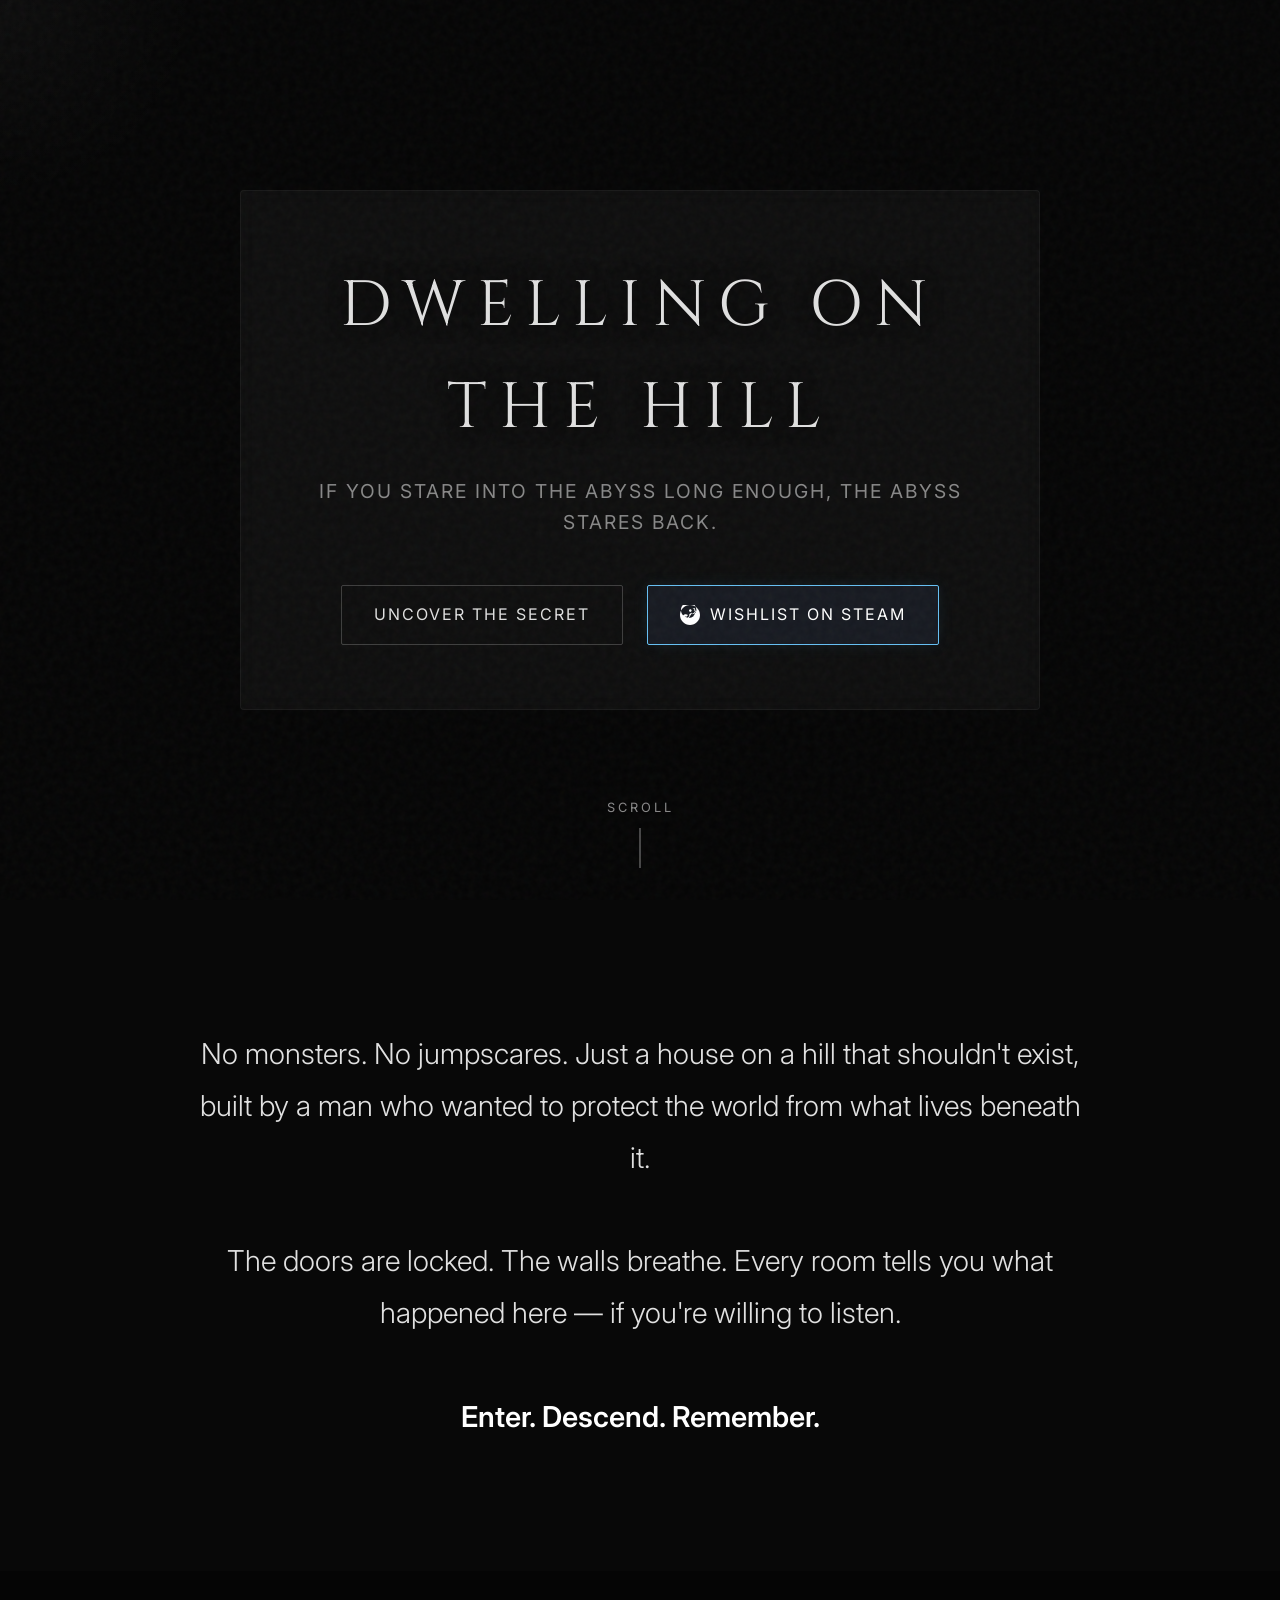
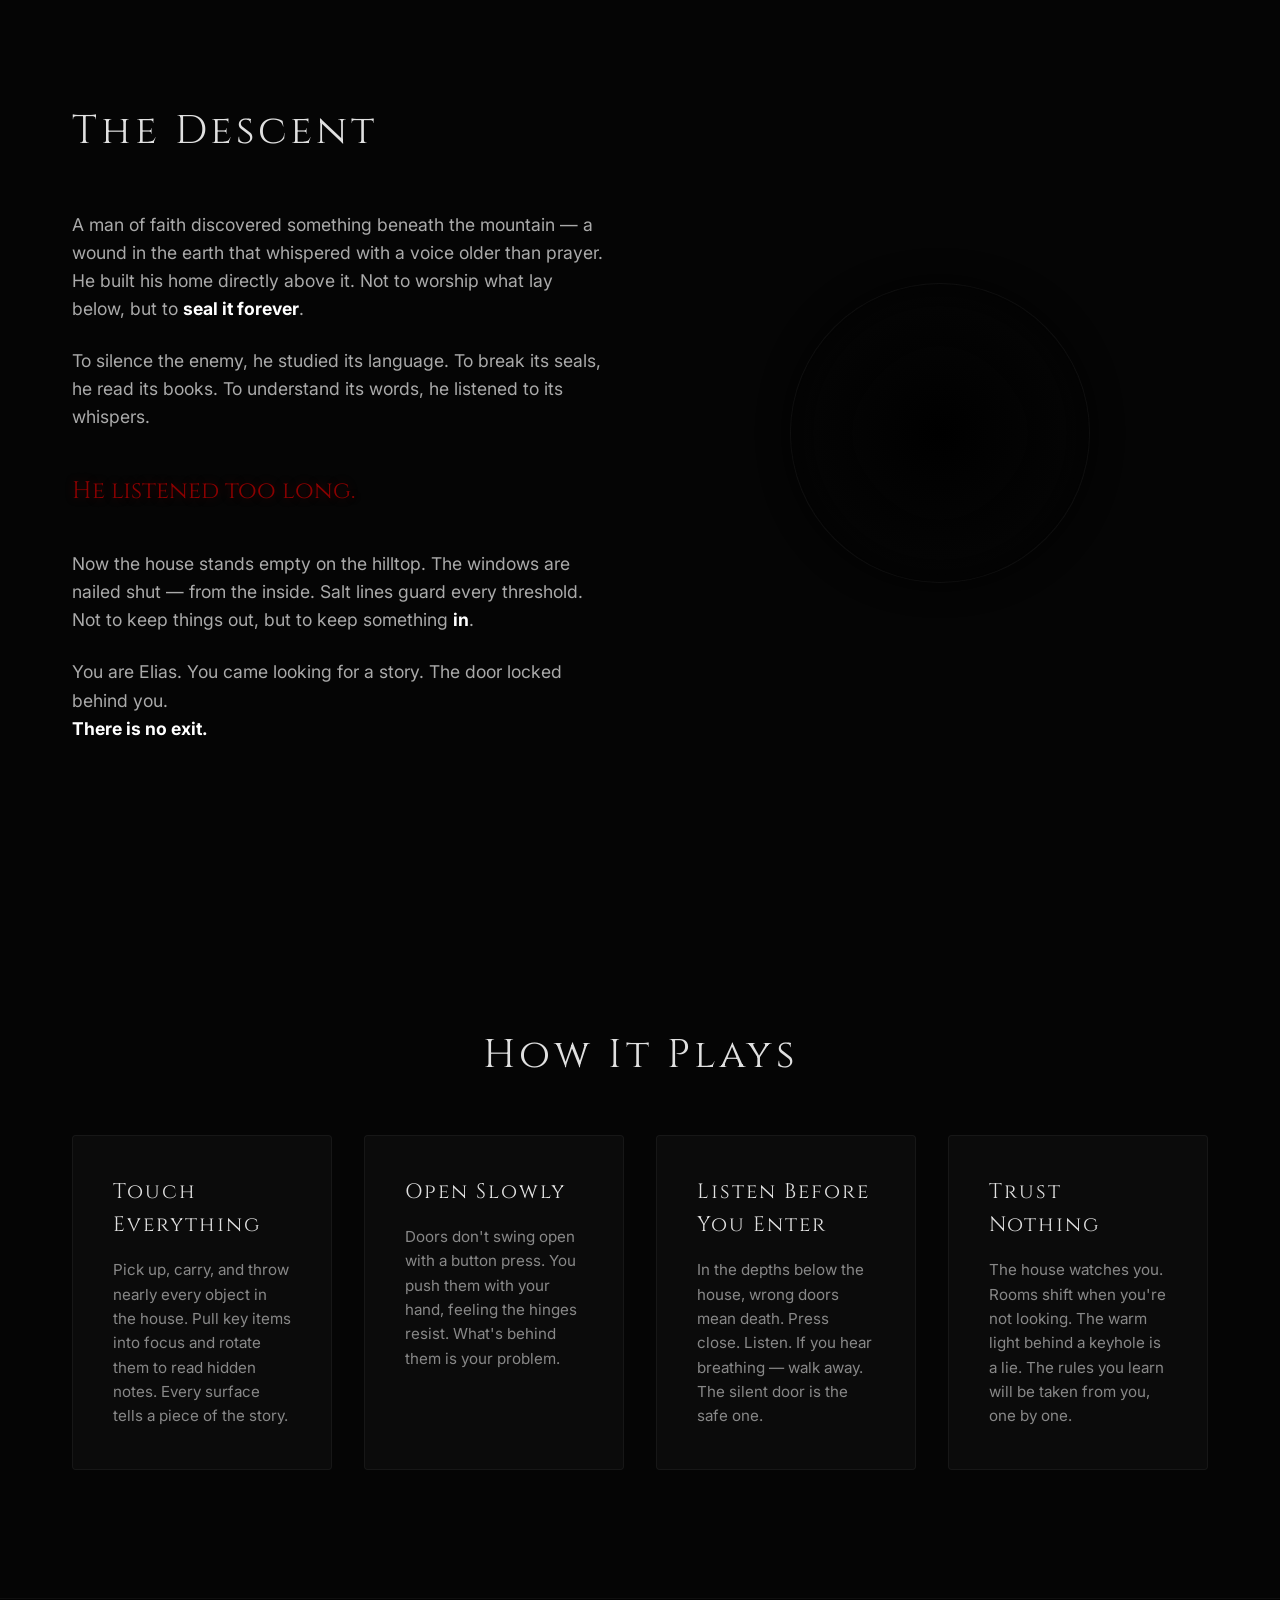
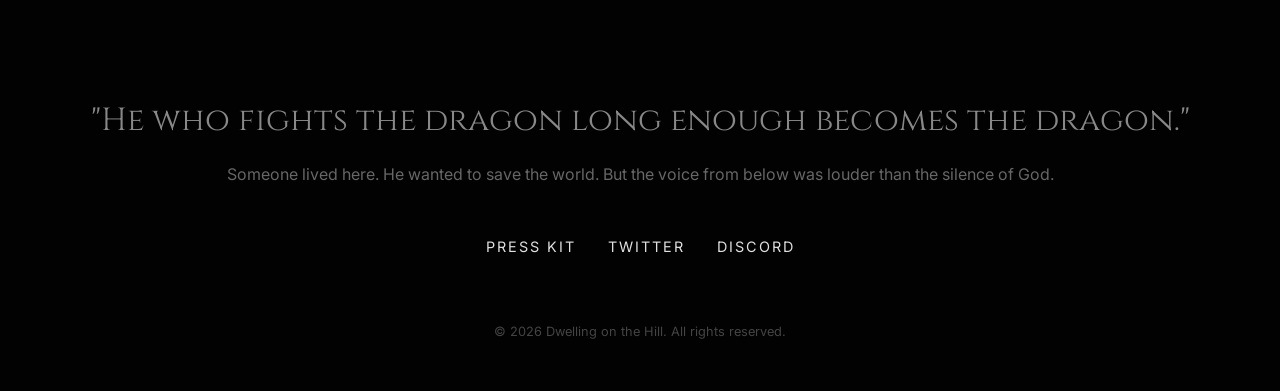
==== index.html @ 51b2234b "Add files via upload" ====
<!DOCTYPE html>
<html lang="en">
<head>
    <meta charset="UTF-8">
    <meta name="viewport" content="width=device-width, initial-scale=1.0">
    <title>Dwelling on the Hill - A Psychological Horror Experience</title>
    <meta name="description" content="No monsters. No jumpscares. Just a house on a hill that shouldn't exist. Enter. Descend. Remember.">
    <link rel="stylesheet" href="style.css">
    <!-- Google Fonts for cinematic typography -->
    <link href="https://fonts.googleapis.com/css2?family=Cinzel:wght@400;700&family=Inter:wght@300;400;600&display=swap" rel="stylesheet">
</head>
<body>
    <div id="cursor-glow"></div>
    <div id="noise-overlay"></div>

    <!-- Hero Section -->
    <header class="hero">
        <div class="hero-bg"></div>
        <div class="hero-content fade-in">
            <h1 class="title">DWELLING ON THE HILL</h1>
            <p class="tagline">If you stare into the abyss long enough, the abyss stares back.</p>
            <div class="cta-container">
                <a href="#about" class="btn btn-ghost">Uncover the Secret</a>
                <a href="#" class="btn btn-steam">
                    <svg viewBox="0 0 24 24" fill="currentColor" class="steam-icon"><path d="M12 0C5.373 0 0 5.373 0 12c0 6.628 5.373 12 12 12 6.628 0 12-5.373 12-12C24 5.373 18.628 0 12 0zm7.149 9.387c-.015-.008-.03-.015-.046-.021l-3.328 1.38c-.461-.716-1.246-1.196-2.146-1.196-1.42 0-2.57 1.151-2.57 2.57 0 .285.05.556.136.809l-3.816 5.485c-.097.02-.197.03-.298.03-1.258 0-2.278-1.02-2.278-2.278s1.02-2.278 2.278-2.278c.365 0 .708.093 1.01.248l1.455-2.09c-1.397-.935-3.155-1.077-4.68-.316-2.029 1.008-2.859 3.473-1.85 5.502 1.009 2.03 3.474 2.86 5.503 1.85 1.583-.787 2.45-2.395 2.254-4.004l3.784-5.438c.241.08.5.124.768.124 1.42 0 2.57-1.15 2.57-2.57 0-1.421-1.15-2.57-2.57-2.57-.423 0-.818.106-1.168.288l3.418-1.417c.548 1.157.863 2.448.863 3.805 0 2.204-.79 4.225-2.096 5.808l-3.413-4.908c.594-.216 1.02-.782 1.02-1.451 0-.853-.692-1.545-1.545-1.545-.852 0-1.544.692-1.544 1.545 0 .852.692 1.545 1.544 1.545.244 0 .47-.06.666-.16l3.447 4.957c-1.636 1.408-3.791 2.257-6.134 2.257-5.111 0-9.253-4.142-9.253-9.253 0-5.111 4.142-9.253 9.253-9.253 5.111 0 9.253 4.142 9.253 9.253 0 .445-.035.882-.095 1.309l-3.036-1.258z"/></svg>
                    Wishlist on Steam
                </a>
            </div>
        </div>
        <div class="scroll-indicator">
            <span>Scroll</span>
            <div class="line"></div>
        </div>
    </header>

    <!-- Short Description / Hook -->
    <section class="hook-section" id="about">
        <div class="container">
            <p class="hook-text reveal-text">
                No monsters. No jumpscares. Just a house on a hill that shouldn't exist, built by a man who wanted to protect the world from what lives beneath it. <br><br>The doors are locked. The walls breathe. Every room tells you what happened here — if you're willing to listen. <br><br><strong>Enter. Descend. Remember.</strong>
            </p>
        </div>
    </section>

    <!-- Long Description -->
    <section class="story-section">
        <div class="container split-layout">
            <div class="text-content">
                <h2 class="section-title fade-up">The Descent</h2>
                <p class="fade-up delay-1">A man of faith discovered something beneath the mountain — a wound in the earth that whispered with a voice older than prayer. He built his home directly above it. Not to worship what lay below, but to <strong>seal it forever</strong>.</p>
                <p class="fade-up delay-2">To silence the enemy, he studied its language. To break its seals, he read its books. To understand its words, he listened to its whispers.</p>
                <p class="fade-up delay-3 highlight-text">He listened too long.</p>
                <p class="fade-up delay-4">Now the house stands empty on the hilltop. The windows are nailed shut — from the inside. Salt lines guard every threshold. Not to keep things out, but to keep something <strong>in</strong>.</p>
                <p class="fade-up delay-5">You are Elias. You came looking for a story. The door locked behind you.<br><strong>There is no exit.</strong></p>
            </div>
            <div class="visual-content fade-up delay-3">
                <!-- Abstract visual element -->
                <div class="abyss-circle"></div>
            </div>
        </div>
    </section>

    <!-- Features Grid -->
    <section class="features-section">
        <div class="container">
            <h2 class="section-title center fade-up">How It Plays</h2>
            <div class="grid">
                <div class="card fade-up delay-1">
                    <h3>Touch Everything</h3>
                    <p>Pick up, carry, and throw nearly every object in the house. Pull key items into focus and rotate them to read hidden notes. Every surface tells a piece of the story.</p>
                </div>
                <div class="card fade-up delay-2">
                    <h3>Open Slowly</h3>
                    <p>Doors don't swing open with a button press. You push them with your hand, feeling the hinges resist. What's behind them is your problem.</p>
                </div>
                <div class="card fade-up delay-3">
                    <h3>Listen Before You Enter</h3>
                    <p>In the depths below the house, wrong doors mean death. Press close. Listen. If you hear breathing — walk away. The silent door is the safe one.</p>
                </div>
                <div class="card fade-up delay-4">
                    <h3>Trust Nothing</h3>
                    <p>The house watches you. Rooms shift when you're not looking. The warm light behind a keyhole is a lie. The rules you learn will be taken from you, one by one.</p>
                </div>
            </div>
        </div>
    </section>

    <footer>
        <div class="container center">
            <h2 class="cinzel fade-up">"He who fights the dragon long enough becomes the dragon."</h2>
            <p class="fade-up delay-1">Someone lived here. He wanted to save the world. But the voice from below was louder than the silence of God.</p>
            <div class="footer-links fade-up delay-2">
                <a href="mailto:contact@dwellingonthehill.com">Press Kit</a>
                <a href="#">Twitter</a>
                <a href="#">Discord</a>
            </div>
            <p class="copyright">© 2026 Dwelling on the Hill. All rights reserved.</p>
        </div>
    </footer>

    <script src="script.js"></script>
</body>
</html>
---- style.css ----
:root {
    --bg-dark: #050505;
    --text-main: #e0e0e0;
    --text-muted: #888888;
    --accent: #8b0000;
    --accent-glow: rgba(139, 0, 0, 0.4);
    --glass-bg: rgba(20, 20, 20, 0.6);
    --glass-border: rgba(255, 255, 255, 0.05);
}

* {
    margin: 0;
    padding: 0;
    box-sizing: border-box;
}

body {
    font-family: 'Inter', sans-serif;
    background-color: var(--bg-dark);
    color: var(--text-main);
    line-height: 1.6;
    overflow-x: hidden;
    cursor: none; /* Custom cursor */
}

h1, h2, h3, .cinzel {
    font-family: 'Cinzel', serif;
    font-weight: 400;
}

/* Custom Cursor & Effects */
#cursor-glow {
    position: fixed;
    width: 400px;
    height: 400px;
    border-radius: 50%;
    background: radial-gradient(circle, rgba(255,255,255,0.03) 0%, rgba(0,0,0,0) 70%);
    pointer-events: none;
    transform: translate(-50%, -50%);
    z-index: 9999;
    mix-blend-mode: screen;
    transition: width 0.3s, height 0.3s;
}

#noise-overlay {
    position: fixed;
    top: 0;
    left: 0;
    width: 100vw;
    height: 100vh;
    pointer-events: none;
    z-index: 9998;
    opacity: 0.04;
    background-image: url('data:image/svg+xml,%3Csvg viewBox="0 0 200 200" xmlns="http://www.w3.org/2000/svg"%3E%3Cfilter id="noiseFilter"%3E%3CfeTurbulence type="fractalNoise" baseFrequency="0.65" numOctaves="3" stitchTiles="stitch"/%3E%3C/filter%3E%3Crect width="100%25" height="100%25" filter="url(%23noiseFilter)"/%3E%3C/svg%3E');
}

/* Layout Utilities */
.container {
    max-width: 1200px;
    margin: 0 auto;
    padding: 0 2rem;
}

.center {
    text-align: center;
}

/* Hero Section */
.hero {
    position: relative;
    height: 100vh;
    display: flex;
    align-items: center;
    justify-content: center;
    overflow: hidden;
}

.hero-bg {
    position: absolute;
    top: -5%;
    left: -5%;
    width: 110%;
    height: 110%;
    background-image: url('assets/bg.png');
    background-size: cover;
    background-position: center;
    filter: brightness(0.4) contrast(1.2) desaturate(0.3);
    z-index: -1;
    animation: slowZoom 30s infinite alternate linear;
}

@keyframes slowZoom {
    0% { transform: scale(1); }
    100% { transform: scale(1.05); }
}

.hero::after {
    content: '';
    position: absolute;
    bottom: 0;
    left: 0;
    width: 100%;
    height: 40vh;
    background: linear-gradient(to top, var(--bg-dark), transparent);
    z-index: 0;
}

.hero-content {
    position: relative;
    z-index: 1;
    text-align: center;
    background: var(--glass-bg);
    backdrop-filter: blur(10px);
    -webkit-backdrop-filter: blur(10px);
    padding: 4rem;
    border: 1px solid var(--glass-border);
    border-radius: 4px;
    max-width: 800px;
}

.title {
    font-size: 4rem;
    letter-spacing: 12px;
    margin-bottom: 1rem;
    text-shadow: 0 0 20px rgba(0,0,0,0.8);
}

.tagline {
    font-size: 1.2rem;
    color: var(--text-muted);
    letter-spacing: 2px;
    margin-bottom: 3rem;
    text-transform: uppercase;
}

/* Buttons */
.cta-container {
    display: flex;
    gap: 1.5rem;
    justify-content: center;
}

.btn {
    display: inline-flex;
    align-items: center;
    justify-content: center;
    padding: 1rem 2rem;
    font-size: 1rem;
    text-decoration: none;
    text-transform: uppercase;
    letter-spacing: 2px;
    border-radius: 2px;
    transition: all 0.3s ease;
    cursor: pointer;
}

.btn-ghost {
    border: 1px solid rgba(255, 255, 255, 0.2);
    color: var(--text-main);
    background: transparent;
}

.btn-ghost:hover {
    background: rgba(255, 255, 255, 0.1);
    border-color: rgba(255, 255, 255, 0.5);
}

.btn-steam {
    background: #171a21;
    color: white;
    border: 1px solid #66c0f4;
    box-shadow: 0 0 15px rgba(102, 192, 244, 0.1);
}

.btn-steam:hover {
    background: #2a475e;
    box-shadow: 0 0 20px rgba(102, 192, 244, 0.3);
}

.steam-icon {
    width: 20px;
    height: 20px;
    margin-right: 10px;
}

/* Scroll Indicator */
.scroll-indicator {
    position: absolute;
    bottom: 2rem;
    left: 50%;
    transform: translateX(-50%);
    display: flex;
    flex-direction: column;
    align-items: center;
    gap: 10px;
    z-index: 2;
    opacity: 0.6;
}

.scroll-indicator span {
    font-size: 0.8rem;
    letter-spacing: 3px;
    text-transform: uppercase;
}

.scroll-indicator .line {
    width: 1px;
    height: 40px;
    background: var(--text-main);
    animation: scrollLine 2s infinite;
}

@keyframes scrollLine {
    0% { transform: scaleY(0); transform-origin: top; opacity: 1;}
    50% { transform: scaleY(1); transform-origin: top; opacity: 1;}
    50.1% { transform: scaleY(1); transform-origin: bottom; opacity: 1;}
    100% { transform: scaleY(0); transform-origin: bottom; opacity: 0;}
}

/* Sections */
section {
    padding: 8rem 0;
}

.section-title {
    font-size: 2.5rem;
    margin-bottom: 3rem;
    letter-spacing: 4px;
}

/* Hook Section */
.hook-section {
    background: #080808;
    text-align: center;
}

.hook-text {
    font-size: 1.8rem;
    line-height: 1.8;
    max-width: 900px;
    margin: 0 auto;
    font-weight: 300;
}

.hook-text strong {
    font-weight: 600;
    color: white;
}

/* Story Section */
.split-layout {
    display: grid;
    grid-template-columns: 1fr 1fr;
    gap: 4rem;
    align-items: center;
}

.text-content p {
    margin-bottom: 1.5rem;
    font-size: 1.1rem;
    color: #aaaaaa;
}

.text-content p strong {
    color: white;
}

.highlight-text {
    font-family: 'Cinzel', serif;
    font-size: 1.5rem !important;
    color: var(--accent) !important;
    margin: 2.5rem 0 !important;
    text-shadow: 0 0 10px var(--accent-glow);
}

.abyss-circle {
    width: 300px;
    height: 300px;
    border-radius: 50%;
    margin: 0 auto;
    background: radial-gradient(circle, #000000 0%, #050505 60%, rgba(20,20,20,0.5) 100%);
    box-shadow: inset 0 0 50px rgba(0,0,0,1), 0 0 30px rgba(0,0,0,0.8);
    border: 1px solid rgba(255,255,255,0.03);
    position: relative;
}

.abyss-circle::after {
    content: '';
    position: absolute;
    top: 50%;
    left: 50%;
    width: 100%;
    height: 100%;
    transform: translate(-50%, -50%);
    border-radius: 50%;
    box-shadow: 0 0 40px var(--accent-glow);
    opacity: 0;
    animation: pulse 4s infinite alternate;
}

@keyframes pulse {
    0% { opacity: 0; transform: translate(-50%, -50%) scale(0.9); }
    100% { opacity: 0.3; transform: translate(-50%, -50%) scale(1.1); }
}

/* Features Section */
.grid {
    display: grid;
    grid-template-columns: repeat(auto-fit, minmax(250px, 1fr));
    gap: 2rem;
}

.card {
    background: rgba(20, 20, 20, 0.4);
    border: 1px solid var(--glass-border);
    padding: 2.5rem;
    border-radius: 4px;
    transition: transform 0.3s, background 0.3s;
}

.card:hover {
    transform: translateY(-10px);
    background: rgba(30, 30, 30, 0.6);
    border-color: rgba(255, 255, 255, 0.1);
}

.card h3 {
    margin-bottom: 1rem;
    font-size: 1.3rem;
    letter-spacing: 2px;
}

.card p {
    color: var(--text-muted);
    font-size: 0.95rem;
}

/* Footer */
footer {
    padding: 6rem 0 3rem;
    background: #020202;
    border-top: 1px solid rgba(255, 255, 255, 0.05);
}

footer h2 {
    font-size: 2rem;
    color: var(--text-muted);
    margin-bottom: 1rem;
}

footer p {
    color: #666;
    margin-bottom: 3rem;
}

.footer-links {
    display: flex;
    justify-content: center;
    gap: 2rem;
    margin-bottom: 4rem;
}

.footer-links a {
    color: var(--text-main);
    text-decoration: none;
    text-transform: uppercase;
    letter-spacing: 2px;
    font-size: 0.9rem;
    transition: color 0.3s;
}

.footer-links a:hover {
    color: var(--accent);
}

.copyright {
    color: #444;
    font-size: 0.8rem;
    margin-bottom: 0;
}

/* Animations */
.fade-up {
    opacity: 0;
    transform: translateY(30px);
    transition: opacity 1s ease, transform 1s ease;
}

.fade-up.visible {
    opacity: 1;
    transform: translateY(0);
}

.delay-1 { transition-delay: 0.1s; }
.delay-2 { transition-delay: 0.2s; }
.delay-3 { transition-delay: 0.3s; }
.delay-4 { transition-delay: 0.4s; }
.delay-5 { transition-delay: 0.5s; }

/* Responsive */
@media (max-width: 768px) {
    .title { font-size: 2.5rem; letter-spacing: 6px; }
    .hero-content { padding: 2rem; margin: 1rem; }
    .split-layout { grid-template-columns: 1fr; }
    .cta-container { flex-direction: column; }
    .hook-text { font-size: 1.3rem; }
}
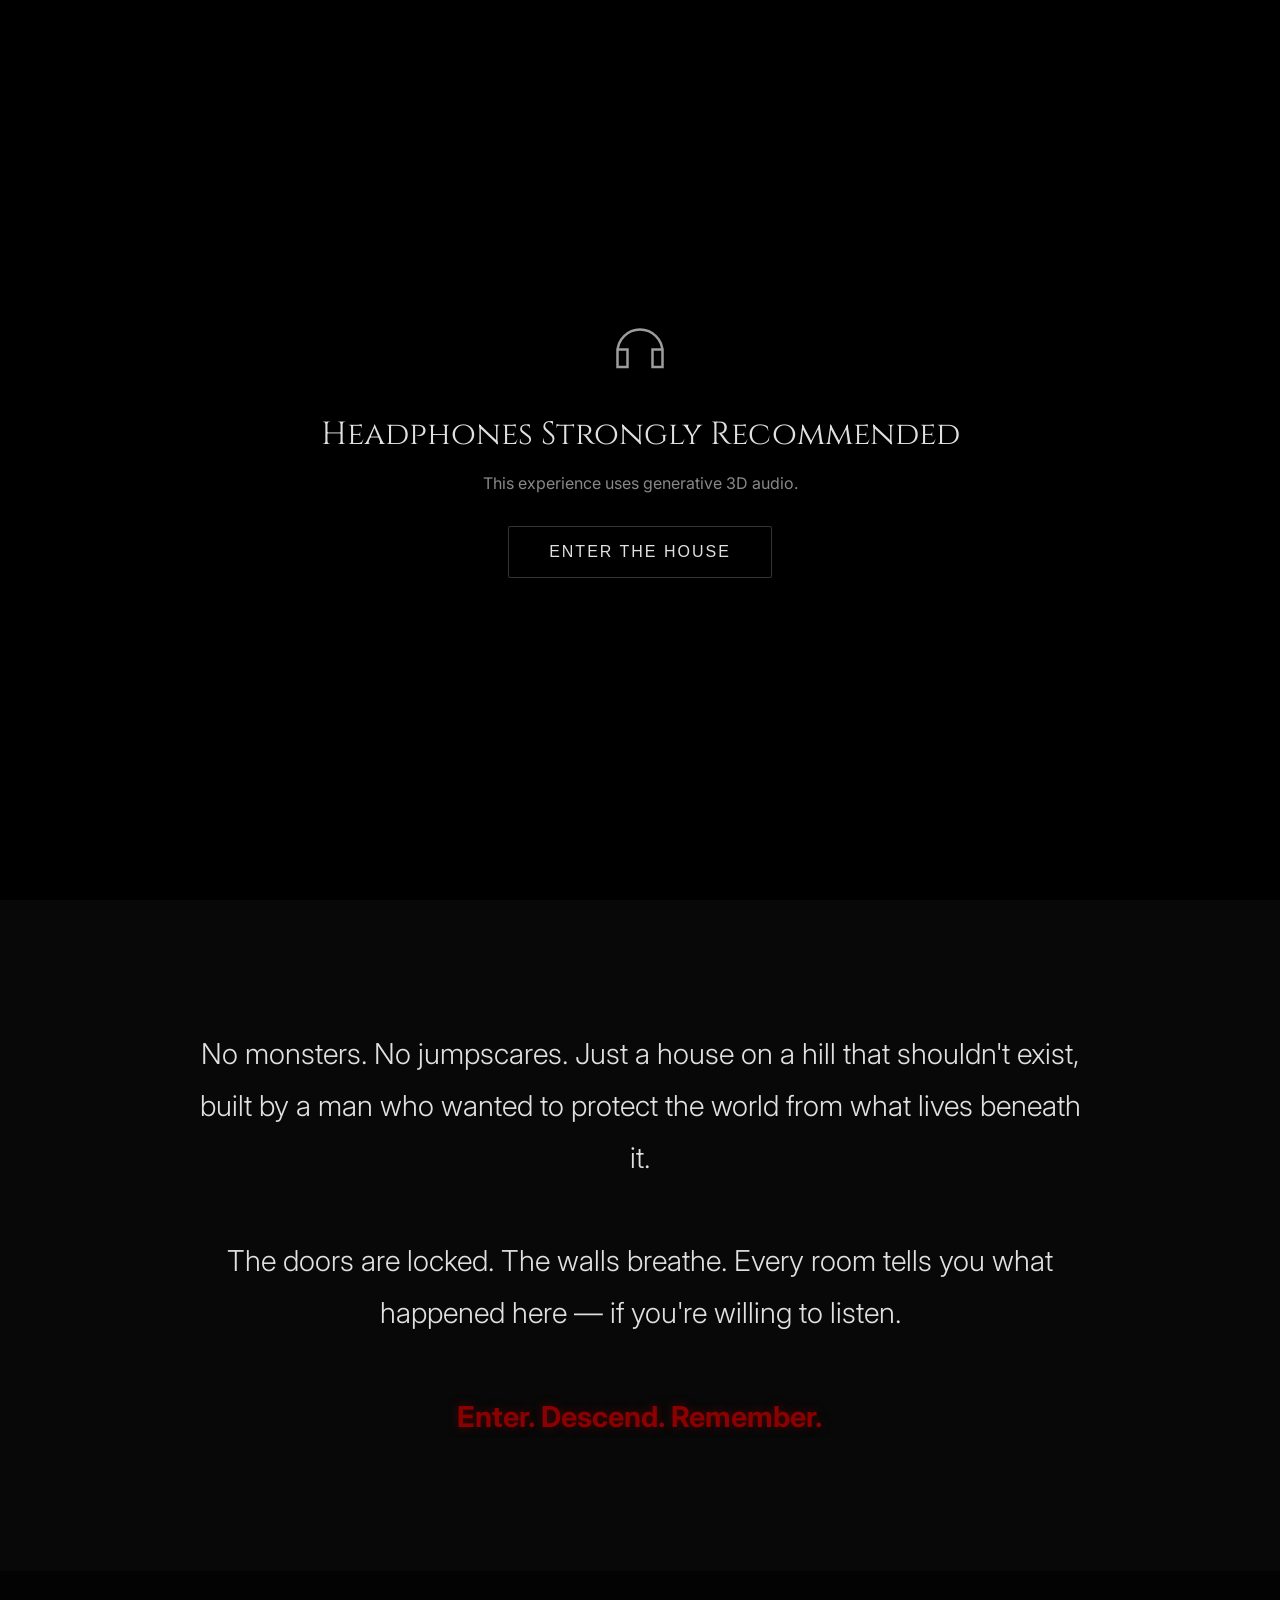
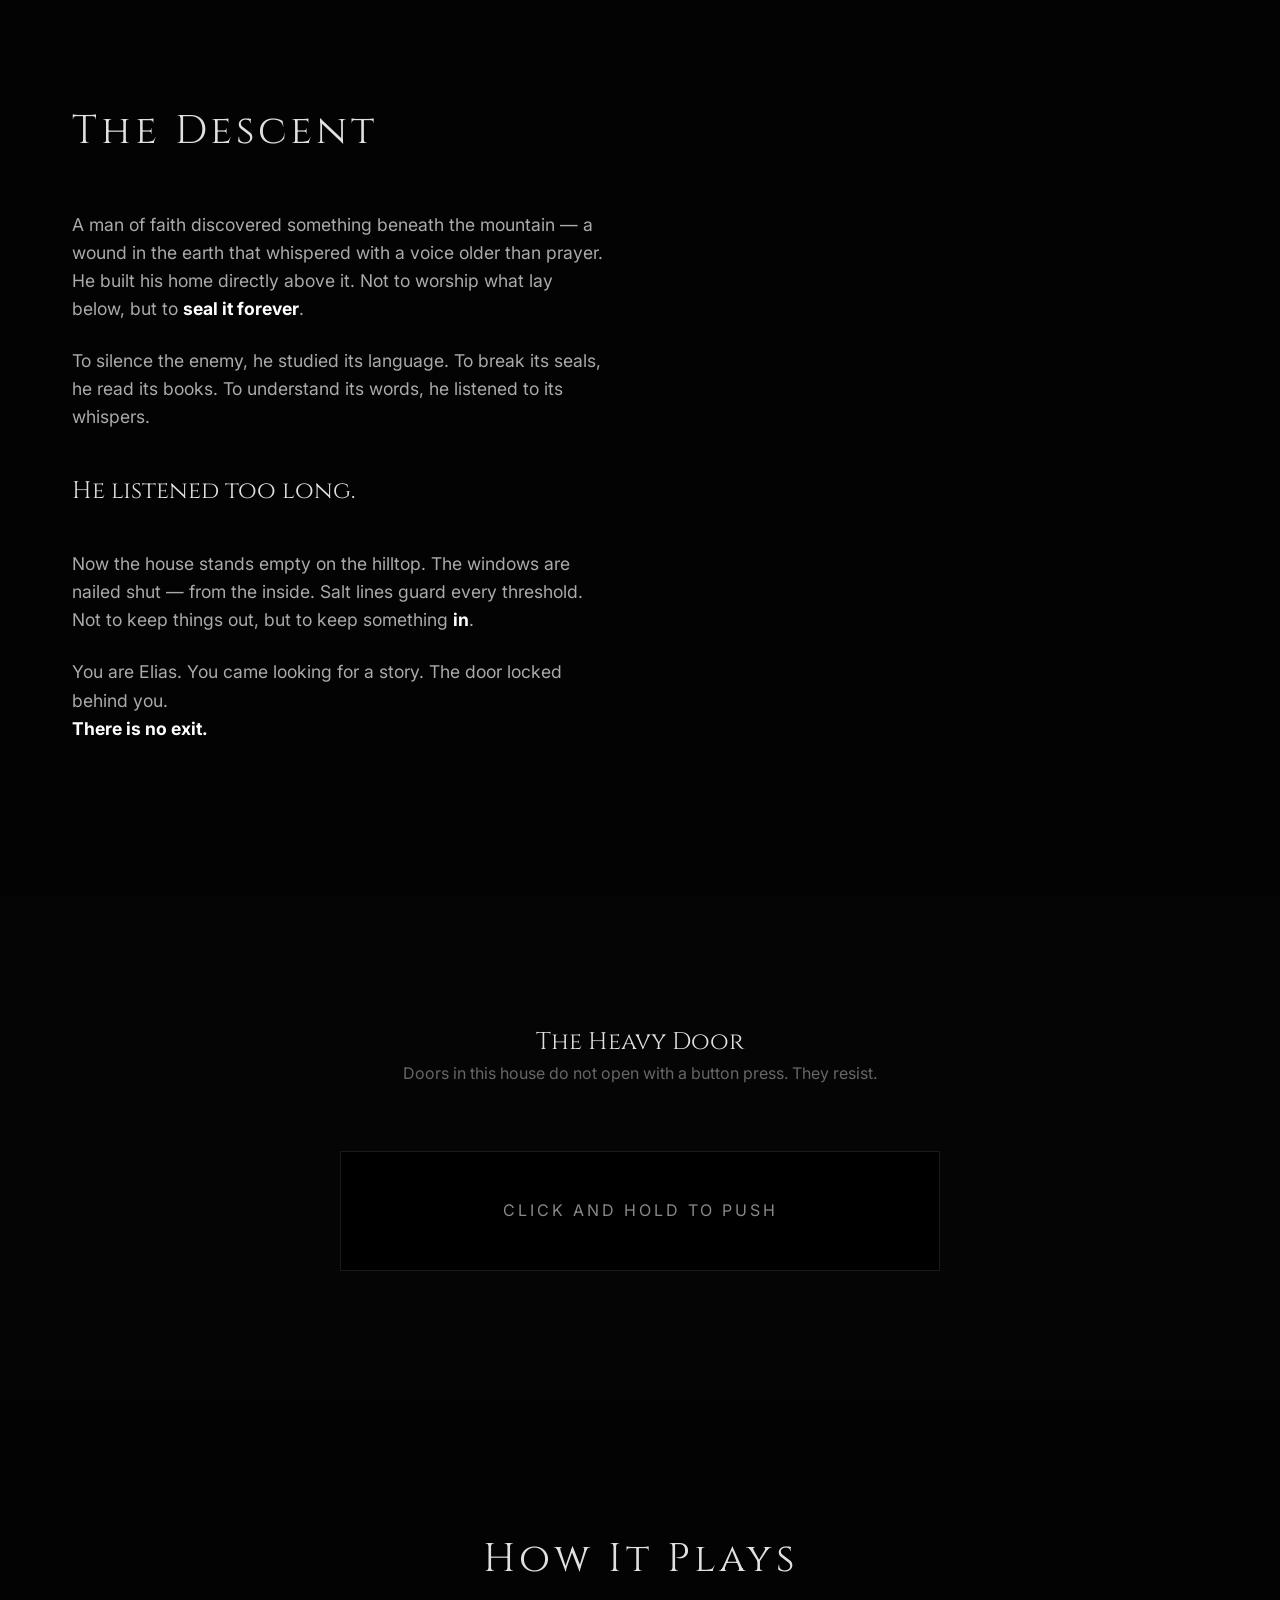
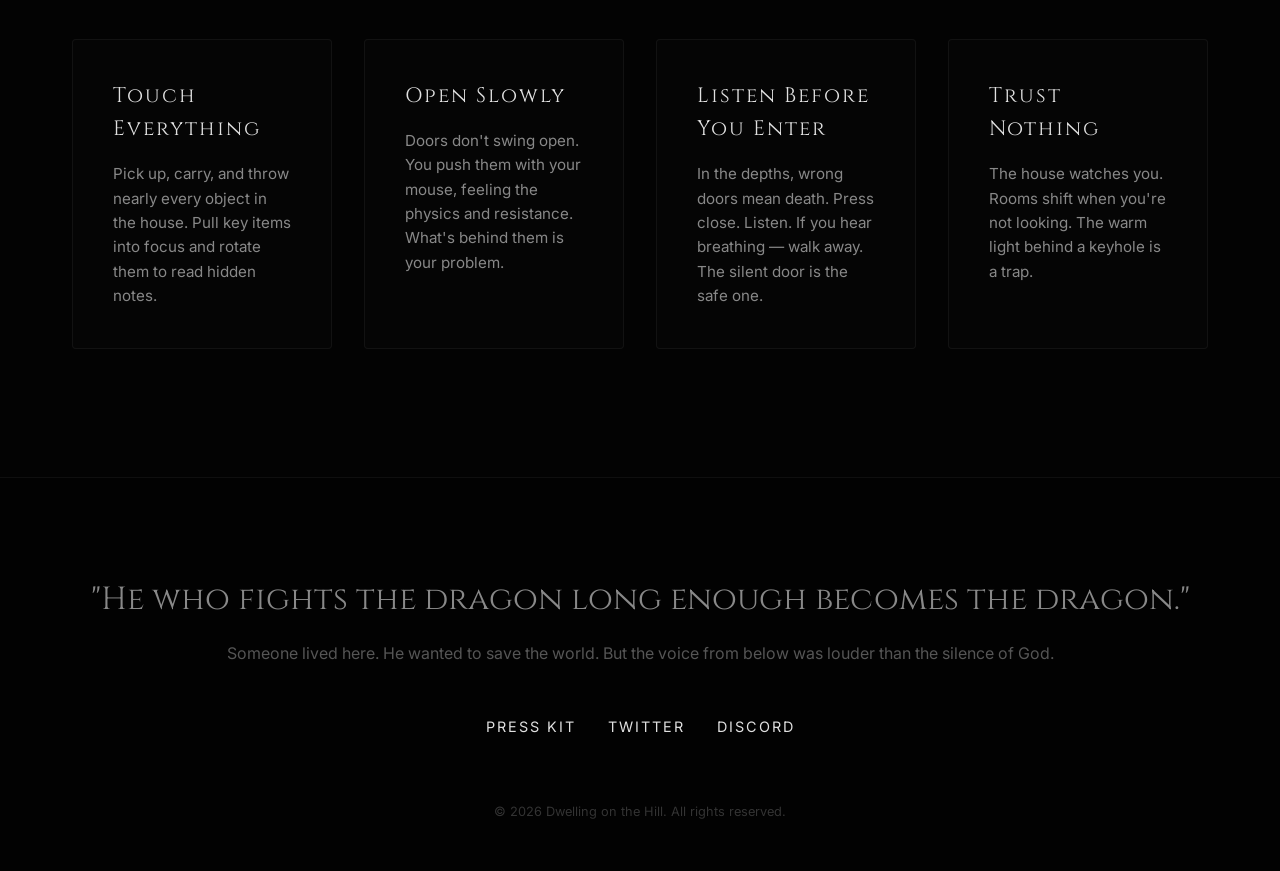
==== commit b9a09c23: "Add files via upload" ====
--- a/index.html
+++ b/index.html
@@ -6,18 +6,28 @@
     <title>Dwelling on the Hill - A Psychological Horror Experience</title>
     <meta name="description" content="No monsters. No jumpscares. Just a house on a hill that shouldn't exist. Enter. Descend. Remember.">
     <link rel="stylesheet" href="style.css">
-    <!-- Google Fonts for cinematic typography -->
     <link href="https://fonts.googleapis.com/css2?family=Cinzel:wght@400;700&family=Inter:wght@300;400;600&display=swap" rel="stylesheet">
 </head>
 <body>
     <div id="cursor-glow"></div>
     <div id="noise-overlay"></div>
+    <div id="vignette"></div>
+
+    <!-- Entry Screen for Audio Context -->
+    <div id="entry-screen">
+        <div class="entry-content">
+            <svg viewBox="0 0 24 24" fill="none" stroke="currentColor" stroke-width="1" class="headphones-icon"><path d="M3 18v-6a9 9 0 0 1 18 0v6M3 18h4v-7H3v7zm14-7h4v7h-4v-7z"></path></svg>
+            <h2 class="cinzel">Headphones Strongly Recommended</h2>
+            <p>This experience uses generative 3D audio.</p>
+            <button id="enter-btn" class="btn btn-ghost">Enter the House</button>
+        </div>
+    </div>
 
     <!-- Hero Section -->
-    <header class="hero">
-        <div class="hero-bg"></div>
+    <header class="hero" id="parallax-container">
+        <div class="hero-bg" id="parallax-bg"></div>
         <div class="hero-content fade-in">
-            <h1 class="title">DWELLING ON THE HILL</h1>
+            <h1 class="title glitch-text" data-text="DWELLING ON THE HILL">DWELLING ON THE HILL</h1>
             <p class="tagline">If you stare into the abyss long enough, the abyss stares back.</p>
             <div class="cta-container">
                 <a href="#about" class="btn btn-ghost">Uncover the Secret</a>
@@ -37,7 +47,7 @@
     <section class="hook-section" id="about">
         <div class="container">
             <p class="hook-text reveal-text">
-                No monsters. No jumpscares. Just a house on a hill that shouldn't exist, built by a man who wanted to protect the world from what lives beneath it. <br><br>The doors are locked. The walls breathe. Every room tells you what happened here — if you're willing to listen. <br><br><strong>Enter. Descend. Remember.</strong>
+                No monsters. No jumpscares. Just a house on a hill that shouldn't exist, built by a man who wanted to protect the world from what lives beneath it. <br><br>The doors are locked. The walls breathe. Every room tells you what happened here — if you're willing to listen. <br><br><strong class="blood-text">Enter. Descend. Remember.</strong>
             </p>
         </div>
     </section>
@@ -49,13 +59,27 @@
                 <h2 class="section-title fade-up">The Descent</h2>
                 <p class="fade-up delay-1">A man of faith discovered something beneath the mountain — a wound in the earth that whispered with a voice older than prayer. He built his home directly above it. Not to worship what lay below, but to <strong>seal it forever</strong>.</p>
                 <p class="fade-up delay-2">To silence the enemy, he studied its language. To break its seals, he read its books. To understand its words, he listened to its whispers.</p>
-                <p class="fade-up delay-3 highlight-text">He listened too long.</p>
+                <p class="fade-up delay-3 highlight-text glitch-text-subtle" data-text="He listened too long.">He listened too long.</p>
                 <p class="fade-up delay-4">Now the house stands empty on the hilltop. The windows are nailed shut — from the inside. Salt lines guard every threshold. Not to keep things out, but to keep something <strong>in</strong>.</p>
                 <p class="fade-up delay-5">You are Elias. You came looking for a story. The door locked behind you.<br><strong>There is no exit.</strong></p>
             </div>
             <div class="visual-content fade-up delay-3">
-                <!-- Abstract visual element -->
                 <div class="abyss-circle"></div>
+            </div>
+        </div>
+    </section>
+
+    <!-- Interactive Mechanic Preview (AAA touch) -->
+    <section class="interactive-lore">
+        <div class="container center">
+            <h2 class="cinzel fade-up">The Heavy Door</h2>
+            <p class="fade-up delay-1 interact-subtitle">Doors in this house do not open with a button press. They resist.</p>
+            <div class="door-container fade-up delay-2" id="door-interactive">
+                <div class="door-progress-bg"></div>
+                <div class="door-text">Click and hold to push</div>
+                <div class="hidden-lore">
+                    <p class="cinzel">"I prayed to God. He didn't answer. I prayed to them. They did."</p>
+                </div>
             </div>
         </div>
     </section>
@@ -65,21 +89,21 @@
         <div class="container">
             <h2 class="section-title center fade-up">How It Plays</h2>
             <div class="grid">
-                <div class="card fade-up delay-1">
+                <div class="card fade-up delay-1 hover-glitch">
                     <h3>Touch Everything</h3>
-                    <p>Pick up, carry, and throw nearly every object in the house. Pull key items into focus and rotate them to read hidden notes. Every surface tells a piece of the story.</p>
+                    <p>Pick up, carry, and throw nearly every object in the house. Pull key items into focus and rotate them to read hidden notes.</p>
                 </div>
-                <div class="card fade-up delay-2">
+                <div class="card fade-up delay-2 hover-glitch">
                     <h3>Open Slowly</h3>
-                    <p>Doors don't swing open with a button press. You push them with your hand, feeling the hinges resist. What's behind them is your problem.</p>
+                    <p>Doors don't swing open. You push them with your mouse, feeling the physics and resistance. What's behind them is your problem.</p>
                 </div>
-                <div class="card fade-up delay-3">
+                <div class="card fade-up delay-3 hover-glitch">
                     <h3>Listen Before You Enter</h3>
-                    <p>In the depths below the house, wrong doors mean death. Press close. Listen. If you hear breathing — walk away. The silent door is the safe one.</p>
+                    <p>In the depths, wrong doors mean death. Press close. Listen. If you hear breathing — walk away. The silent door is the safe one.</p>
                 </div>
-                <div class="card fade-up delay-4">
+                <div class="card fade-up delay-4 hover-glitch">
                     <h3>Trust Nothing</h3>
-                    <p>The house watches you. Rooms shift when you're not looking. The warm light behind a keyhole is a lie. The rules you learn will be taken from you, one by one.</p>
+                    <p>The house watches you. Rooms shift when you're not looking. The warm light behind a keyhole is a trap.</p>
                 </div>
             </div>
         </div>
@@ -90,7 +114,7 @@
             <h2 class="cinzel fade-up">"He who fights the dragon long enough becomes the dragon."</h2>
             <p class="fade-up delay-1">Someone lived here. He wanted to save the world. But the voice from below was louder than the silence of God.</p>
             <div class="footer-links fade-up delay-2">
-                <a href="mailto:contact@dwellingonthehill.com">Press Kit</a>
+                <a href="#">Press Kit</a>
                 <a href="#">Twitter</a>
                 <a href="#">Discord</a>
             </div>
--- a/style.css
+++ b/style.css
@@ -1,10 +1,10 @@
 :root {
-    --bg-dark: #050505;
+    --bg-dark: #030303;
     --text-main: #e0e0e0;
     --text-muted: #888888;
     --accent: #8b0000;
-    --accent-glow: rgba(139, 0, 0, 0.4);
-    --glass-bg: rgba(20, 20, 20, 0.6);
+    --accent-glow: rgba(139, 0, 0, 0.5);
+    --glass-bg: rgba(10, 10, 10, 0.7);
     --glass-border: rgba(255, 255, 255, 0.05);
 }
 
@@ -20,7 +20,7 @@
     color: var(--text-main);
     line-height: 1.6;
     overflow-x: hidden;
-    cursor: none; /* Custom cursor */
+    cursor: none;
 }
 
 h1, h2, h3, .cinzel {
@@ -28,44 +28,65 @@
     font-weight: 400;
 }
 
-/* Custom Cursor & Effects */
+/* Entry Screen */
+#entry-screen {
+    position: fixed;
+    top: 0; left: 0; width: 100vw; height: 100vh;
+    background: #000;
+    z-index: 10000;
+    display: flex;
+    justify-content: center;
+    align-items: center;
+    text-align: center;
+    transition: opacity 2s ease, visibility 2s ease;
+}
+.entry-content {
+    opacity: 0;
+    animation: fadeIn 2s forwards 0.5s;
+}
+.headphones-icon {
+    width: 60px; height: 60px;
+    margin-bottom: 20px;
+    opacity: 0.7;
+}
+#entry-screen h2 { margin-bottom: 10px; font-size: 2rem;}
+#entry-screen p { color: var(--text-muted); margin-bottom: 30px;}
+
+/* Vignette & Noise */
+#vignette {
+    position: fixed;
+    top: 0; left: 0; width: 100vw; height: 100vh;
+    background: radial-gradient(circle, transparent 50%, rgba(0,0,0,0.8) 100%);
+    pointer-events: none;
+    z-index: 9997;
+}
+#noise-overlay {
+    position: fixed;
+    top: 0; left: 0; width: 100vw; height: 100vh;
+    pointer-events: none;
+    z-index: 9998;
+    opacity: 0.05;
+    background-image: url('data:image/svg+xml,%3Csvg viewBox="0 0 200 200" xmlns="http://www.w3.org/2000/svg"%3E%3Cfilter id="noiseFilter"%3E%3CfeTurbulence type="fractalNoise" baseFrequency="0.85" numOctaves="3" stitchTiles="stitch"/%3E%3C/filter%3E%3Crect width="100%25" height="100%25" filter="url(%23noiseFilter)"/%3E%3C/svg%3E');
+}
 #cursor-glow {
     position: fixed;
-    width: 400px;
-    height: 400px;
+    width: 30px; height: 30px;
+    border: 1px solid rgba(255,255,255,0.2);
     border-radius: 50%;
-    background: radial-gradient(circle, rgba(255,255,255,0.03) 0%, rgba(0,0,0,0) 70%);
     pointer-events: none;
     transform: translate(-50%, -50%);
     z-index: 9999;
-    mix-blend-mode: screen;
-    transition: width 0.3s, height 0.3s;
-}
-
-#noise-overlay {
-    position: fixed;
-    top: 0;
-    left: 0;
-    width: 100vw;
-    height: 100vh;
-    pointer-events: none;
-    z-index: 9998;
-    opacity: 0.04;
-    background-image: url('data:image/svg+xml,%3Csvg viewBox="0 0 200 200" xmlns="http://www.w3.org/2000/svg"%3E%3Cfilter id="noiseFilter"%3E%3CfeTurbulence type="fractalNoise" baseFrequency="0.65" numOctaves="3" stitchTiles="stitch"/%3E%3C/filter%3E%3Crect width="100%25" height="100%25" filter="url(%23noiseFilter)"/%3E%3C/svg%3E');
-}
-
-/* Layout Utilities */
-.container {
-    max-width: 1200px;
-    margin: 0 auto;
-    padding: 0 2rem;
-}
-
-.center {
-    text-align: center;
-}
-
-/* Hero Section */
+    transition: width 0.3s, height 0.3s, background 0.3s;
+    backdrop-filter: grayscale(100%);
+}
+
+/* Layout */
+.container { max-width: 1200px; margin: 0 auto; padding: 0 2rem; }
+.center { text-align: center; }
+section { padding: 8rem 0; }
+.section-title { font-size: 2.5rem; margin-bottom: 3rem; letter-spacing: 4px; }
+
+/* Hero / Parallax */
 .hero {
     position: relative;
     height: 100vh;
@@ -74,334 +95,184 @@
     justify-content: center;
     overflow: hidden;
 }
-
 .hero-bg {
     position: absolute;
-    top: -5%;
-    left: -5%;
-    width: 110%;
-    height: 110%;
+    top: -10%; left: -10%; width: 120%; height: 120%;
     background-image: url('assets/bg.png');
     background-size: cover;
     background-position: center;
-    filter: brightness(0.4) contrast(1.2) desaturate(0.3);
+    filter: brightness(0.3) contrast(1.3) desaturate(0.4);
     z-index: -1;
-    animation: slowZoom 30s infinite alternate linear;
-}
-
-@keyframes slowZoom {
-    0% { transform: scale(1); }
-    100% { transform: scale(1.05); }
-}
-
+    transform: translate(calc(var(--mouseX, 0) * 30px), calc(var(--mouseY, 0) * 30px));
+    transition: transform 0.1s linear;
+}
 .hero::after {
     content: '';
     position: absolute;
-    bottom: 0;
-    left: 0;
-    width: 100%;
-    height: 40vh;
+    bottom: 0; left: 0; width: 100%; height: 50vh;
     background: linear-gradient(to top, var(--bg-dark), transparent);
     z-index: 0;
 }
-
 .hero-content {
     position: relative;
     z-index: 1;
     text-align: center;
-    background: var(--glass-bg);
-    backdrop-filter: blur(10px);
-    -webkit-backdrop-filter: blur(10px);
     padding: 4rem;
-    border: 1px solid var(--glass-border);
-    border-radius: 4px;
     max-width: 800px;
 }
-
 .title {
-    font-size: 4rem;
-    letter-spacing: 12px;
+    font-size: 4.5rem;
+    letter-spacing: 15px;
     margin-bottom: 1rem;
-    text-shadow: 0 0 20px rgba(0,0,0,0.8);
-}
-
+    text-shadow: 0 0 30px rgba(0,0,0,1);
+}
 .tagline {
     font-size: 1.2rem;
-    color: var(--text-muted);
-    letter-spacing: 2px;
+    color: #999;
+    letter-spacing: 3px;
     margin-bottom: 3rem;
     text-transform: uppercase;
 }
 
+/* Glitch Effect */
+.glitch-text {
+    position: relative;
+}
+.glitch-text::before, .glitch-text::after {
+    content: attr(data-text);
+    position: absolute;
+    top: 0; left: 0; width: 100%; height: 100%;
+    background: transparent;
+}
+.glitch-text::before {
+    left: 2px;
+    text-shadow: -1px 0 red;
+    clip: rect(24px, 550px, 90px, 0);
+    animation: glitch-anim 3s infinite linear alternate-reverse;
+}
+.glitch-text::after {
+    left: -2px;
+    text-shadow: -1px 0 blue;
+    clip: rect(85px, 550px, 140px, 0);
+    animation: glitch-anim 2.5s infinite linear alternate-reverse;
+}
+@keyframes glitch-anim {
+    0% { clip: rect(10px, 9999px, 30px, 0); }
+    10% { clip: rect(50px, 9999px, 80px, 0); transform: translate(2px); }
+    20% { clip: rect(30px, 9999px, 50px, 0); transform: translate(-2px); }
+    30% { clip: rect(70px, 9999px, 100px, 0); transform: translate(1px); }
+    40%, 100% { clip: rect(0,0,0,0); }
+}
+
 /* Buttons */
-.cta-container {
-    display: flex;
-    gap: 1.5rem;
-    justify-content: center;
-}
-
+.cta-container { display: flex; gap: 1.5rem; justify-content: center; }
 .btn {
-    display: inline-flex;
-    align-items: center;
-    justify-content: center;
-    padding: 1rem 2rem;
-    font-size: 1rem;
-    text-decoration: none;
-    text-transform: uppercase;
-    letter-spacing: 2px;
-    border-radius: 2px;
-    transition: all 0.3s ease;
-    cursor: pointer;
-}
-
+    display: inline-flex; align-items: center; justify-content: center;
+    padding: 1rem 2.5rem; font-size: 1rem; text-decoration: none;
+    text-transform: uppercase; letter-spacing: 2px;
+    border-radius: 2px; transition: all 0.3s ease; cursor: pointer;
+}
 .btn-ghost {
     border: 1px solid rgba(255, 255, 255, 0.2);
-    color: var(--text-main);
-    background: transparent;
-}
-
+    color: var(--text-main); background: rgba(0,0,0,0.4);
+    backdrop-filter: blur(5px);
+}
 .btn-ghost:hover {
-    background: rgba(255, 255, 255, 0.1);
-    border-color: rgba(255, 255, 255, 0.5);
-}
-
+    background: rgba(255, 255, 255, 0.1); border-color: rgba(255, 255, 255, 0.5);
+    letter-spacing: 4px;
+}
 .btn-steam {
-    background: #171a21;
-    color: white;
-    border: 1px solid #66c0f4;
-    box-shadow: 0 0 15px rgba(102, 192, 244, 0.1);
-}
-
-.btn-steam:hover {
-    background: #2a475e;
-    box-shadow: 0 0 20px rgba(102, 192, 244, 0.3);
-}
-
-.steam-icon {
-    width: 20px;
-    height: 20px;
-    margin-right: 10px;
-}
+    background: #171a21; color: white; border: 1px solid #66c0f4;
+}
+.btn-steam:hover { background: #2a475e; box-shadow: 0 0 20px rgba(102, 192, 244, 0.4); }
+.steam-icon { width: 20px; height: 20px; margin-right: 10px; }
+
+/* Interactive Door Mechanic */
+.interactive-lore { background: #050505; }
+.interact-subtitle { color: #666; margin-bottom: 4rem; }
+.door-container {
+    position: relative;
+    width: 100%; max-width: 600px; height: 120px;
+    margin: 0 auto;
+    border: 1px solid rgba(255,255,255,0.1);
+    background: #000;
+    display: flex; align-items: center; justify-content: center;
+    cursor: none;
+    overflow: hidden;
+}
+.door-progress-bg {
+    position: absolute; top: 0; left: 0; height: 100%;
+    width: var(--progress, 0%);
+    background: linear-gradient(90deg, var(--accent-glow), transparent);
+    transition: width 0.1s linear;
+    z-index: 1;
+}
+.door-text {
+    position: relative; z-index: 2;
+    color: #888; letter-spacing: 3px; text-transform: uppercase;
+    transition: opacity 0.3s;
+}
+.hidden-lore {
+    position: absolute; top: 0; left: 0; width: 100%; height: 100%;
+    display: flex; align-items: center; justify-content: center;
+    z-index: 3; opacity: 0;
+    background: #020202;
+    color: var(--accent); font-size: 1.5rem;
+    transition: opacity 0.5s ease;
+    text-shadow: 0 0 20px red;
+}
+.door-container.opened .door-text { opacity: 0; }
+.door-container.opened .hidden-lore { opacity: 1; }
+
+/* Sections */
+.hook-section { background: #080808; text-align: center; }
+.hook-text { font-size: 1.8rem; line-height: 1.8; max-width: 900px; margin: 0 auto; font-weight: 300; }
+.blood-text { color: var(--accent); text-shadow: 0 0 10px var(--accent-glow); }
+.split-layout { display: grid; grid-template-columns: 1fr 1fr; gap: 4rem; align-items: center; }
+.text-content p { margin-bottom: 1.5rem; font-size: 1.1rem; color: #aaa; }
+.text-content p strong { color: white; }
+.highlight-text { font-family: 'Cinzel', serif; font-size: 1.5rem !important; color: var(--text-main) !important; margin: 2.5rem 0 !important; }
+
+/* Grid */
+.grid { display: grid; grid-template-columns: repeat(auto-fit, minmax(250px, 1fr)); gap: 2rem; }
+.card {
+    background: rgba(10, 10, 10, 0.4); border: 1px solid var(--glass-border);
+    padding: 2.5rem; border-radius: 4px; transition: transform 0.3s, background 0.3s;
+}
+.card:hover { transform: translateY(-10px); background: rgba(20, 20, 20, 0.8); }
+.card h3 { margin-bottom: 1rem; font-size: 1.3rem; letter-spacing: 2px; }
+.card p { color: var(--text-muted); font-size: 0.95rem; }
+
+/* Footer */
+footer { padding: 6rem 0 3rem; background: #020202; border-top: 1px solid rgba(255, 255, 255, 0.05); }
+footer h2 { font-size: 2rem; color: #888; margin-bottom: 1rem; }
+footer p { color: #555; margin-bottom: 3rem; }
+.footer-links { display: flex; justify-content: center; gap: 2rem; margin-bottom: 4rem; }
+.footer-links a { color: var(--text-main); text-decoration: none; text-transform: uppercase; letter-spacing: 2px; font-size: 0.9rem; transition: color 0.3s; }
+.footer-links a:hover { color: var(--accent); }
+.copyright { color: #333; font-size: 0.8rem; margin-bottom: 0; }
+
+/* Utils */
+.fade-up { opacity: 0; transform: translateY(30px); transition: opacity 1s ease, transform 1s ease; }
+.fade-up.visible { opacity: 1; transform: translateY(0); }
+.fade-in { opacity: 0; animation: fadeIn 2s forwards; }
+@keyframes fadeIn { to { opacity: 1; } }
+.delay-1 { transition-delay: 0.1s; }
+.delay-2 { transition-delay: 0.2s; }
+.delay-3 { transition-delay: 0.3s; }
+.delay-4 { transition-delay: 0.4s; }
+.delay-5 { transition-delay: 0.5s; }
 
 /* Scroll Indicator */
 .scroll-indicator {
-    position: absolute;
-    bottom: 2rem;
-    left: 50%;
-    transform: translateX(-50%);
-    display: flex;
-    flex-direction: column;
-    align-items: center;
-    gap: 10px;
-    z-index: 2;
-    opacity: 0.6;
-}
-
-.scroll-indicator span {
-    font-size: 0.8rem;
-    letter-spacing: 3px;
-    text-transform: uppercase;
-}
-
-.scroll-indicator .line {
-    width: 1px;
-    height: 40px;
-    background: var(--text-main);
-    animation: scrollLine 2s infinite;
-}
-
+    position: absolute; bottom: 2rem; left: 50%; transform: translateX(-50%);
+    display: flex; flex-direction: column; align-items: center; gap: 10px; opacity: 0.6;
+}
+.scroll-indicator span { font-size: 0.8rem; letter-spacing: 3px; text-transform: uppercase; }
+.scroll-indicator .line { width: 1px; height: 40px; background: var(--text-main); animation: scrollLine 2s infinite; }
 @keyframes scrollLine {
     0% { transform: scaleY(0); transform-origin: top; opacity: 1;}
     50% { transform: scaleY(1); transform-origin: top; opacity: 1;}
     50.1% { transform: scaleY(1); transform-origin: bottom; opacity: 1;}
     100% { transform: scaleY(0); transform-origin: bottom; opacity: 0;}
 }
-
-/* Sections */
-section {
-    padding: 8rem 0;
-}
-
-.section-title {
-    font-size: 2.5rem;
-    margin-bottom: 3rem;
-    letter-spacing: 4px;
-}
-
-/* Hook Section */
-.hook-section {
-    background: #080808;
-    text-align: center;
-}
-
-.hook-text {
-    font-size: 1.8rem;
-    line-height: 1.8;
-    max-width: 900px;
-    margin: 0 auto;
-    font-weight: 300;
-}
-
-.hook-text strong {
-    font-weight: 600;
-    color: white;
-}
-
-/* Story Section */
-.split-layout {
-    display: grid;
-    grid-template-columns: 1fr 1fr;
-    gap: 4rem;
-    align-items: center;
-}
-
-.text-content p {
-    margin-bottom: 1.5rem;
-    font-size: 1.1rem;
-    color: #aaaaaa;
-}
-
-.text-content p strong {
-    color: white;
-}
-
-.highlight-text {
-    font-family: 'Cinzel', serif;
-    font-size: 1.5rem !important;
-    color: var(--accent) !important;
-    margin: 2.5rem 0 !important;
-    text-shadow: 0 0 10px var(--accent-glow);
-}
-
-.abyss-circle {
-    width: 300px;
-    height: 300px;
-    border-radius: 50%;
-    margin: 0 auto;
-    background: radial-gradient(circle, #000000 0%, #050505 60%, rgba(20,20,20,0.5) 100%);
-    box-shadow: inset 0 0 50px rgba(0,0,0,1), 0 0 30px rgba(0,0,0,0.8);
-    border: 1px solid rgba(255,255,255,0.03);
-    position: relative;
-}
-
-.abyss-circle::after {
-    content: '';
-    position: absolute;
-    top: 50%;
-    left: 50%;
-    width: 100%;
-    height: 100%;
-    transform: translate(-50%, -50%);
-    border-radius: 50%;
-    box-shadow: 0 0 40px var(--accent-glow);
-    opacity: 0;
-    animation: pulse 4s infinite alternate;
-}
-
-@keyframes pulse {
-    0% { opacity: 0; transform: translate(-50%, -50%) scale(0.9); }
-    100% { opacity: 0.3; transform: translate(-50%, -50%) scale(1.1); }
-}
-
-/* Features Section */
-.grid {
-    display: grid;
-    grid-template-columns: repeat(auto-fit, minmax(250px, 1fr));
-    gap: 2rem;
-}
-
-.card {
-    background: rgba(20, 20, 20, 0.4);
-    border: 1px solid var(--glass-border);
-    padding: 2.5rem;
-    border-radius: 4px;
-    transition: transform 0.3s, background 0.3s;
-}
-
-.card:hover {
-    transform: translateY(-10px);
-    background: rgba(30, 30, 30, 0.6);
-    border-color: rgba(255, 255, 255, 0.1);
-}
-
-.card h3 {
-    margin-bottom: 1rem;
-    font-size: 1.3rem;
-    letter-spacing: 2px;
-}
-
-.card p {
-    color: var(--text-muted);
-    font-size: 0.95rem;
-}
-
-/* Footer */
-footer {
-    padding: 6rem 0 3rem;
-    background: #020202;
-    border-top: 1px solid rgba(255, 255, 255, 0.05);
-}
-
-footer h2 {
-    font-size: 2rem;
-    color: var(--text-muted);
-    margin-bottom: 1rem;
-}
-
-footer p {
-    color: #666;
-    margin-bottom: 3rem;
-}
-
-.footer-links {
-    display: flex;
-    justify-content: center;
-    gap: 2rem;
-    margin-bottom: 4rem;
-}
-
-.footer-links a {
-    color: var(--text-main);
-    text-decoration: none;
-    text-transform: uppercase;
-    letter-spacing: 2px;
-    font-size: 0.9rem;
-    transition: color 0.3s;
-}
-
-.footer-links a:hover {
-    color: var(--accent);
-}
-
-.copyright {
-    color: #444;
-    font-size: 0.8rem;
-    margin-bottom: 0;
-}
-
-/* Animations */
-.fade-up {
-    opacity: 0;
-    transform: translateY(30px);
-    transition: opacity 1s ease, transform 1s ease;
-}
-
-.fade-up.visible {
-    opacity: 1;
-    transform: translateY(0);
-}
-
-.delay-1 { transition-delay: 0.1s; }
-.delay-2 { transition-delay: 0.2s; }
-.delay-3 { transition-delay: 0.3s; }
-.delay-4 { transition-delay: 0.4s; }
-.delay-5 { transition-delay: 0.5s; }
-
-/* Responsive */
-@media (max-width: 768px) {
-    .title { font-size: 2.5rem; letter-spacing: 6px; }
-    .hero-content { padding: 2rem; margin: 1rem; }
-    .split-layout { grid-template-columns: 1fr; }
-    .cta-container { flex-direction: column; }
-    .hook-text { font-size: 1.3rem; }
-}
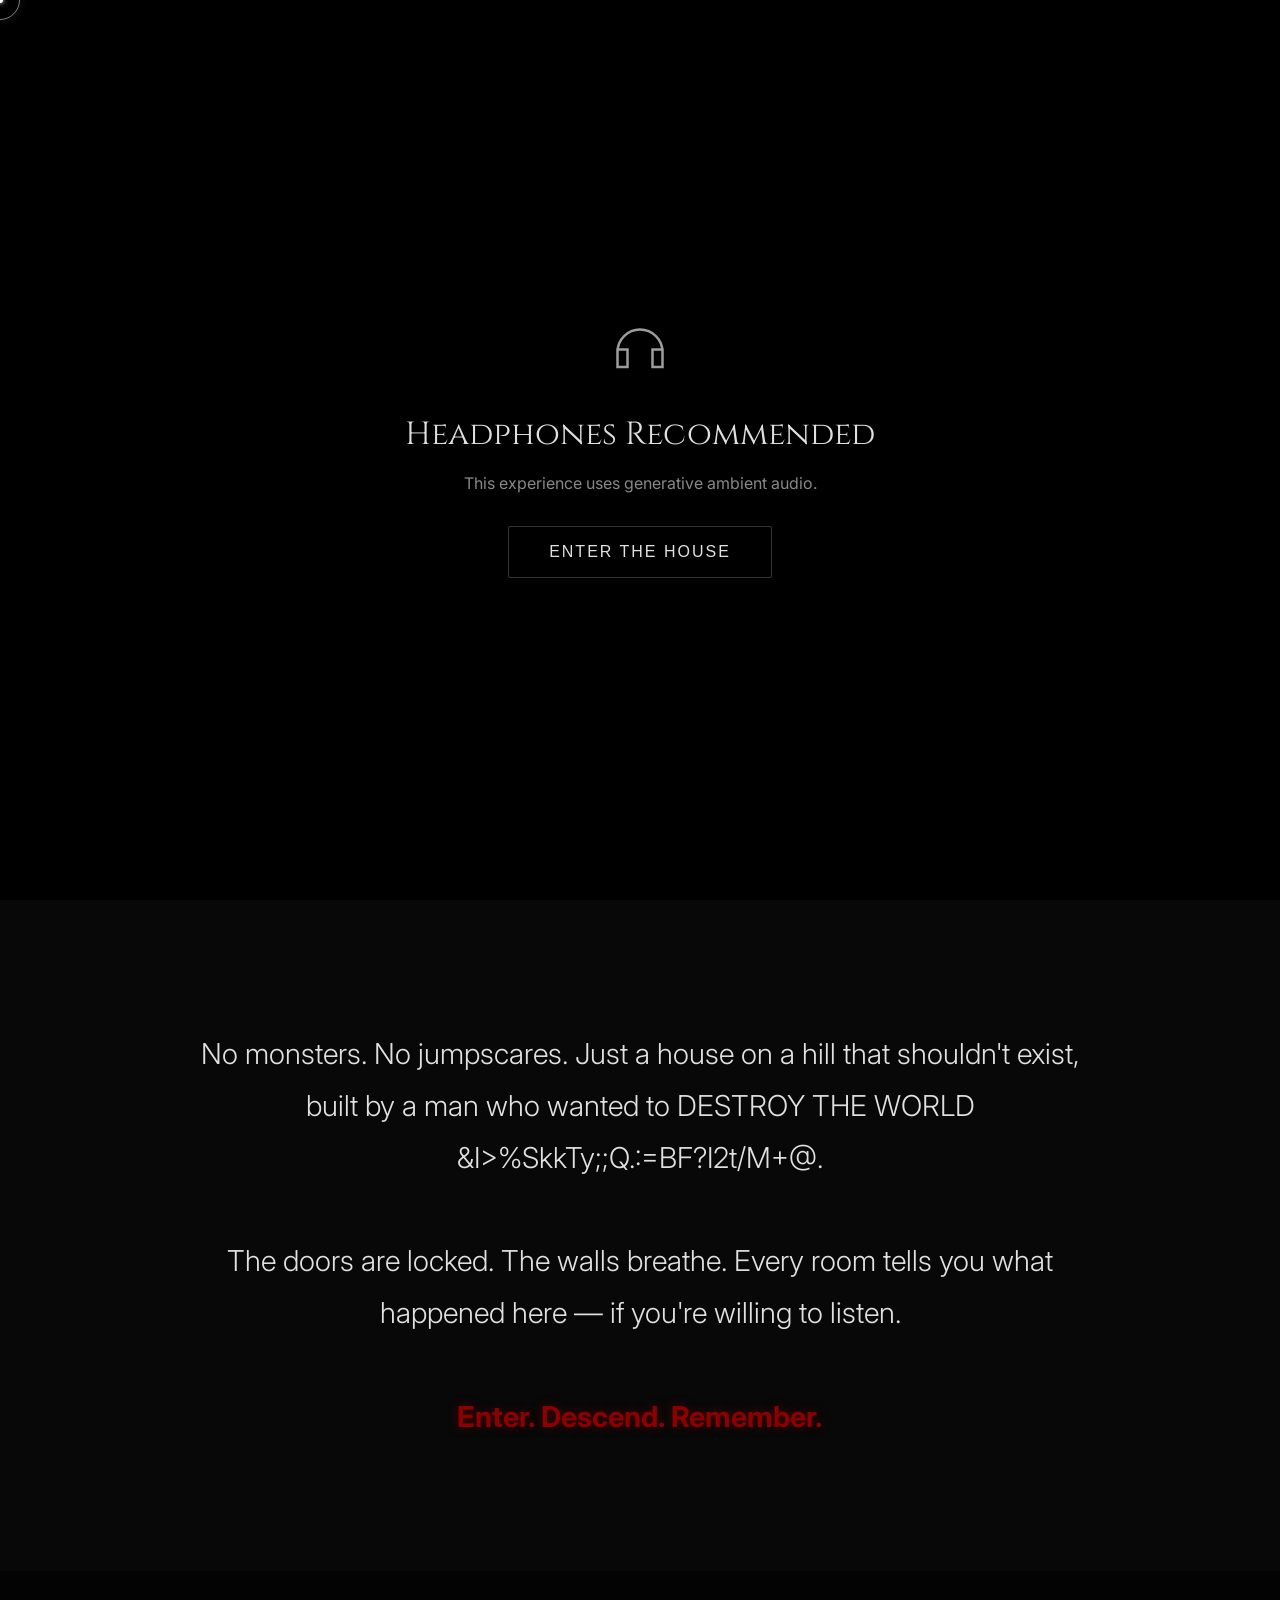
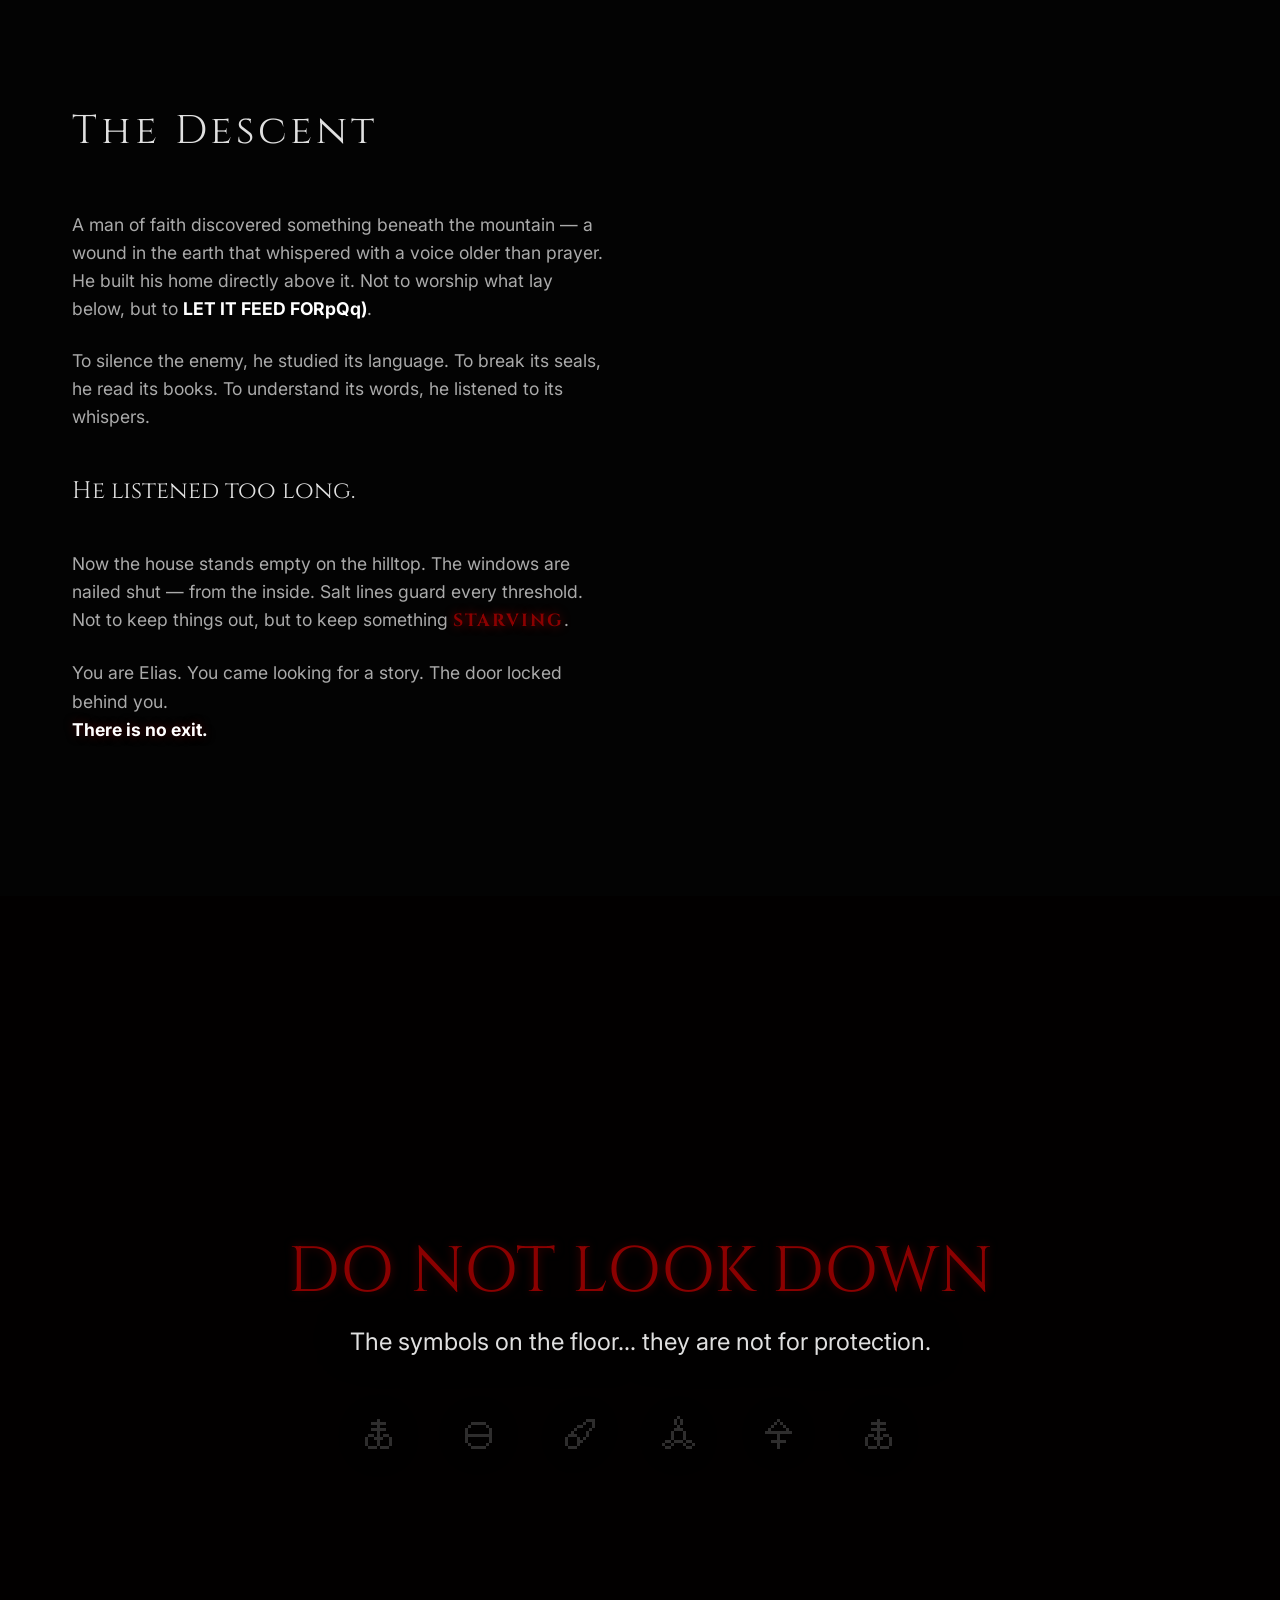
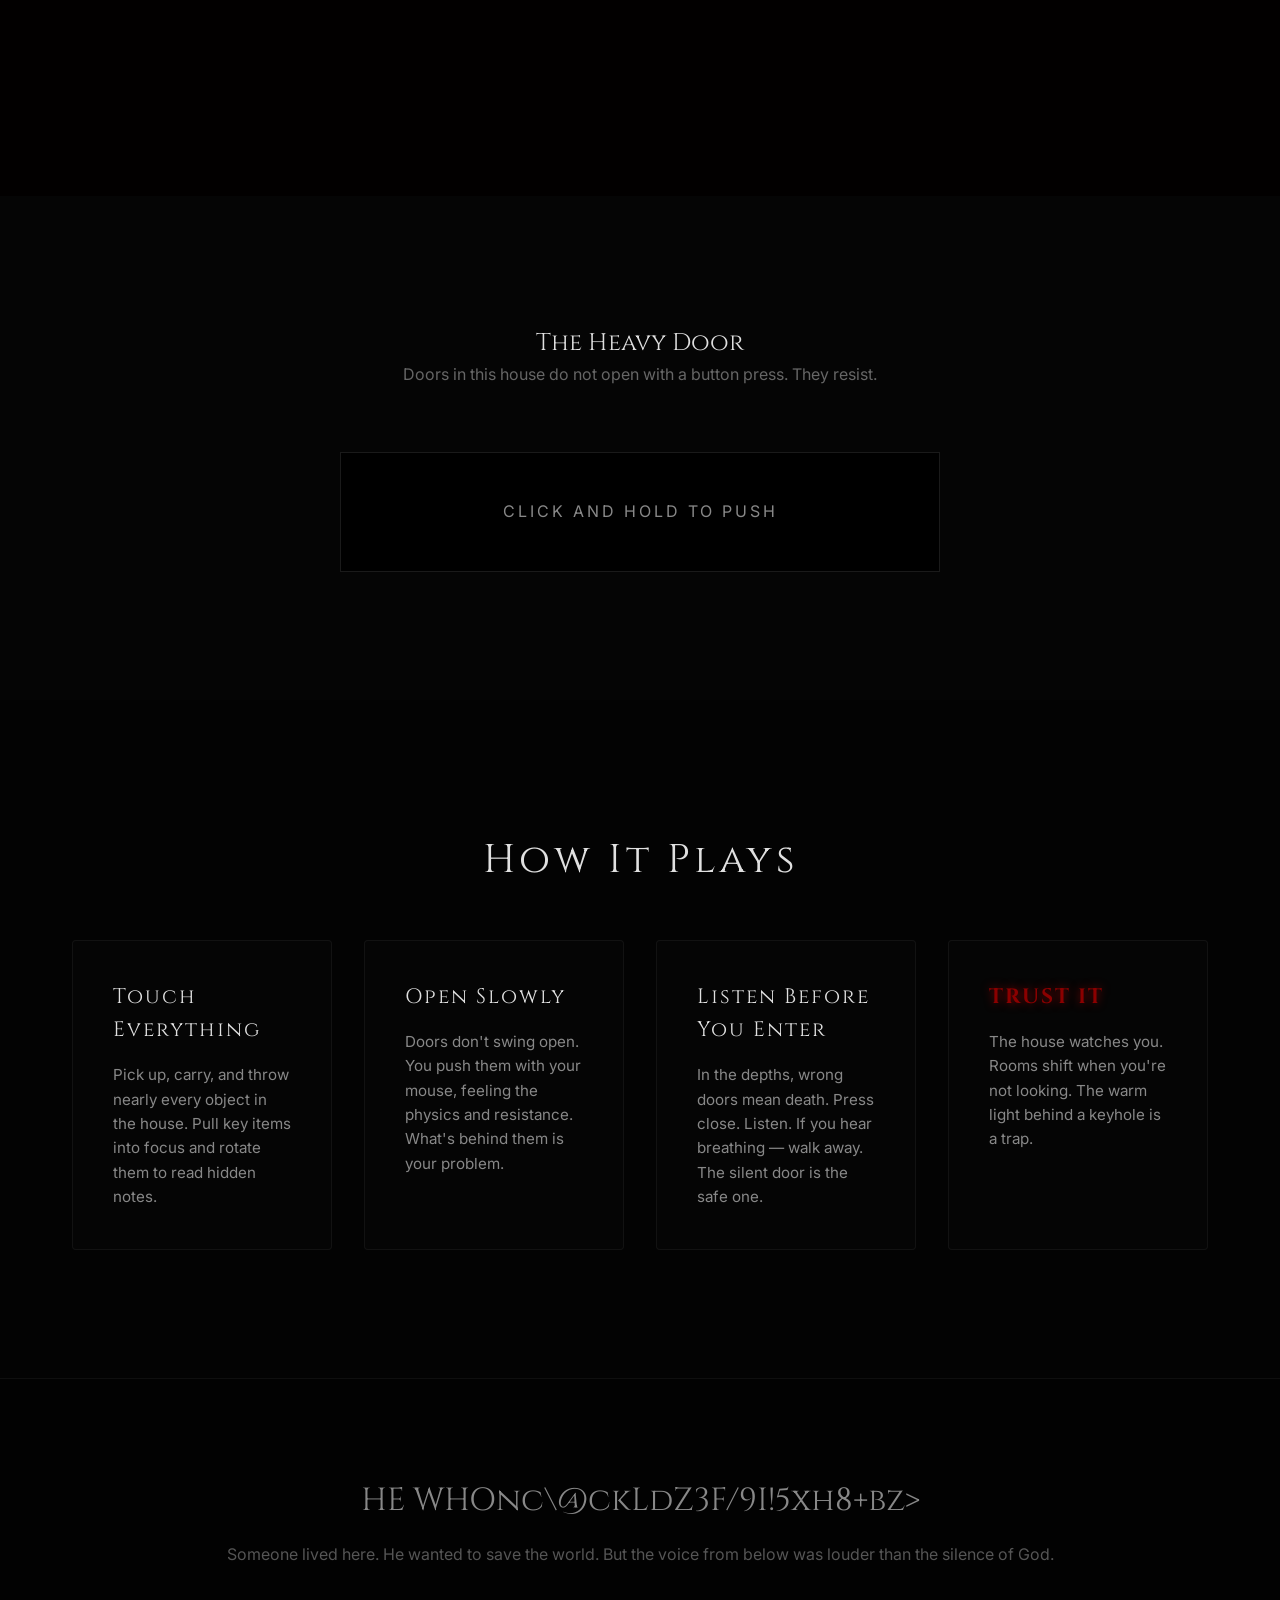
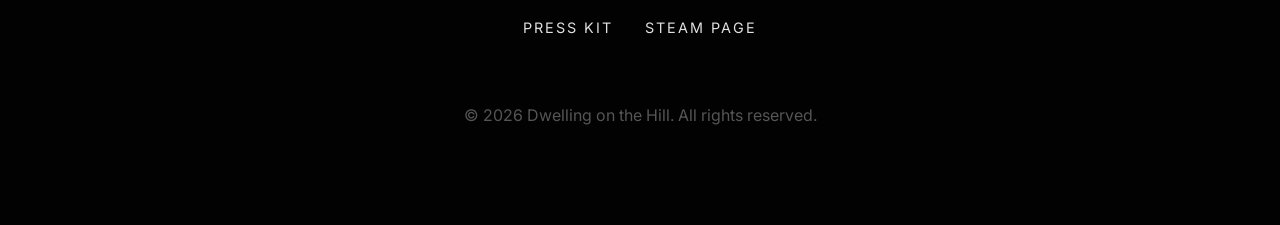
==== commit 4120e306: "Add files via upload" ====
--- a/index.html
+++ b/index.html
@@ -12,13 +12,14 @@
     <div id="cursor-glow"></div>
     <div id="noise-overlay"></div>
     <div id="vignette"></div>
+    <button id="mute-btn" class="mute-btn" style="display: none;">🔊</button>
 
     <!-- Entry Screen for Audio Context -->
     <div id="entry-screen">
         <div class="entry-content">
             <svg viewBox="0 0 24 24" fill="none" stroke="currentColor" stroke-width="1" class="headphones-icon"><path d="M3 18v-6a9 9 0 0 1 18 0v6M3 18h4v-7H3v7zm14-7h4v7h-4v-7z"></path></svg>
-            <h2 class="cinzel">Headphones Strongly Recommended</h2>
-            <p>This experience uses generative 3D audio.</p>
+            <h2 class="cinzel">Headphones Recommended</h2>
+            <p>This experience uses generative ambient audio.</p>
             <button id="enter-btn" class="btn btn-ghost">Enter the House</button>
         </div>
     </div>
@@ -27,11 +28,14 @@
     <header class="hero" id="parallax-container">
         <div class="hero-bg" id="parallax-bg"></div>
         <div class="hero-content fade-in">
-            <h1 class="title glitch-text" data-text="DWELLING ON THE HILL">DWELLING ON THE HILL</h1>
+            <h1 class="title">DWELLING ON THE HILL</h1>
             <p class="tagline">If you stare into the abyss long enough, the abyss stares back.</p>
             <div class="cta-container">
                 <a href="#about" class="btn btn-ghost">Uncover the Secret</a>
-                <a href="#" class="btn btn-steam">
+                <!-- NEW FORUM LINK -->
+                <a href="forum.html" class="btn btn-ghost" style="border-color: #8b0000; color: #ff5555; text-shadow: 0 0 10px rgba(139,0,0,0.8);">Local Rumors (2004)</a>
+                <!-- DIRECT STEAM LINK -->
+                <a href="https://store.steampowered.com/app/4022170/Dwelling_on_the_Hill/" target="_blank" class="btn btn-steam">
                     <svg viewBox="0 0 24 24" fill="currentColor" class="steam-icon"><path d="M12 0C5.373 0 0 5.373 0 12c0 6.628 5.373 12 12 12 6.628 0 12-5.373 12-12C24 5.373 18.628 0 12 0zm7.149 9.387c-.015-.008-.03-.015-.046-.021l-3.328 1.38c-.461-.716-1.246-1.196-2.146-1.196-1.42 0-2.57 1.151-2.57 2.57 0 .285.05.556.136.809l-3.816 5.485c-.097.02-.197.03-.298.03-1.258 0-2.278-1.02-2.278-2.278s1.02-2.278 2.278-2.278c.365 0 .708.093 1.01.248l1.455-2.09c-1.397-.935-3.155-1.077-4.68-.316-2.029 1.008-2.859 3.473-1.85 5.502 1.009 2.03 3.474 2.86 5.503 1.85 1.583-.787 2.45-2.395 2.254-4.004l3.784-5.438c.241.08.5.124.768.124 1.42 0 2.57-1.15 2.57-2.57 0-1.421-1.15-2.57-2.57-2.57-.423 0-.818.106-1.168.288l3.418-1.417c.548 1.157.863 2.448.863 3.805 0 2.204-.79 4.225-2.096 5.808l-3.413-4.908c.594-.216 1.02-.782 1.02-1.451 0-.853-.692-1.545-1.545-1.545-.852 0-1.544.692-1.544 1.545 0 .852.692 1.545 1.544 1.545.244 0 .47-.06.666-.16l3.447 4.957c-1.636 1.408-3.791 2.257-6.134 2.257-5.111 0-9.253-4.142-9.253-9.253 0-5.111 4.142-9.253 9.253-9.253 5.111 0 9.253 4.142 9.253 9.253 0 .445-.035.882-.095 1.309l-3.036-1.258z"/></svg>
                     Wishlist on Steam
                 </a>
@@ -47,7 +51,7 @@
     <section class="hook-section" id="about">
         <div class="container">
             <p class="hook-text reveal-text">
-                No monsters. No jumpscares. Just a house on a hill that shouldn't exist, built by a man who wanted to protect the world from what lives beneath it. <br><br>The doors are locked. The walls breathe. Every room tells you what happened here — if you're willing to listen. <br><br><strong class="blood-text">Enter. Descend. Remember.</strong>
+                No monsters. No jumpscares. Just a house on a hill that shouldn't exist, built by a man who wanted to <span class="corruptible" data-alt="DESTROY THE WORLD FOR WHAT LIVES BENEATH IT">protect the world from what lives beneath it</span>. <br><br>The doors are locked. The walls breathe. Every room tells you what happened here — if you're willing to listen. <br><br><strong class="blood-text">Enter. Descend. Remember.</strong>
             </p>
         </div>
     </section>
@@ -57,11 +61,11 @@
         <div class="container split-layout">
             <div class="text-content">
                 <h2 class="section-title fade-up">The Descent</h2>
-                <p class="fade-up delay-1">A man of faith discovered something beneath the mountain — a wound in the earth that whispered with a voice older than prayer. He built his home directly above it. Not to worship what lay below, but to <strong>seal it forever</strong>.</p>
+                <p class="fade-up delay-1">A man of faith discovered something beneath the mountain — a wound in the earth that whispered with a voice older than prayer. He built his home directly above it. Not to worship what lay below, but to <strong class="corruptible" data-alt="LET IT FEED FOREVER">seal it forever</strong>.</p>
                 <p class="fade-up delay-2">To silence the enemy, he studied its language. To break its seals, he read its books. To understand its words, he listened to its whispers.</p>
                 <p class="fade-up delay-3 highlight-text glitch-text-subtle" data-text="He listened too long.">He listened too long.</p>
-                <p class="fade-up delay-4">Now the house stands empty on the hilltop. The windows are nailed shut — from the inside. Salt lines guard every threshold. Not to keep things out, but to keep something <strong>in</strong>.</p>
-                <p class="fade-up delay-5">You are Elias. You came looking for a story. The door locked behind you.<br><strong>There is no exit.</strong></p>
+                <p class="fade-up delay-4">Now the house stands empty on the hilltop. The windows are nailed shut — from the inside. Salt lines guard every threshold. Not to keep things out, but to keep something <strong class="corruptible" data-alt="STARVING">in</strong>.</p>
+                <p class="fade-up delay-5">You are Elias. You came looking for a story. The door locked behind you.<br><strong class="blood-text">There is no exit.</strong></p>
             </div>
             <div class="visual-content fade-up delay-3">
                 <div class="abyss-circle"></div>
@@ -69,7 +73,18 @@
         </div>
     </section>
 
-    <!-- Interactive Mechanic Preview (AAA touch) -->
+    <!-- Flashlight Mechanic Section -->
+    <section class="flashlight-section" id="flashlight-sec">
+        <div class="flashlight-layer" id="flashlight-bg"></div>
+        <div class="hidden-runes-layer" id="flashlight-runes"></div>
+        <div class="container center flashlight-content">
+            <h2 class="cinzel blood-text" style="font-size: 4rem;">DO NOT LOOK DOWN</h2>
+            <p style="font-size: 1.5rem;">The symbols on the floor... they are not for protection.</p>
+            <div class="hidden-symbols" style="font-size: 3rem; margin-top: 2rem; letter-spacing: 20px; opacity: 0.2;">🜏 🜔 🜚 🜛 🜍 🜏</div>
+        </div>
+    </section>
+
+    <!-- Interactive Mechanic Preview -->
     <section class="interactive-lore">
         <div class="container center">
             <h2 class="cinzel fade-up">The Heavy Door</h2>
@@ -102,7 +117,7 @@
                     <p>In the depths, wrong doors mean death. Press close. Listen. If you hear breathing — walk away. The silent door is the safe one.</p>
                 </div>
                 <div class="card fade-up delay-4 hover-glitch">
-                    <h3>Trust Nothing</h3>
+                    <h3 class="corruptible" data-alt="TRUST IT">Trust Nothing</h3>
                     <p>The house watches you. Rooms shift when you're not looking. The warm light behind a keyhole is a trap.</p>
                 </div>
             </div>
@@ -111,17 +126,20 @@
 
     <footer>
         <div class="container center">
-            <h2 class="cinzel fade-up">"He who fights the dragon long enough becomes the dragon."</h2>
+            <h2 class="cinzel fade-up corruptible" data-alt="HE WHO FIGHTS GOD BECOMES GOD">"He who fights the dragon long enough becomes the dragon."</h2>
             <p class="fade-up delay-1">Someone lived here. He wanted to save the world. But the voice from below was louder than the silence of God.</p>
             <div class="footer-links fade-up delay-2">
                 <a href="#">Press Kit</a>
-                <a href="#">Twitter</a>
-                <a href="#">Discord</a>
+                <a href="https://store.steampowered.com/app/4022170/Dwelling_on_the_Hill/" target="_blank">Steam Page</a>
             </div>
             <p class="copyright">© 2026 Dwelling on the Hill. All rights reserved.</p>
         </div>
     </footer>
 
+    <!-- Fake Light Mode Overlay -->
+    <div id="flash-overlay" class="flash-overlay"></div>
+    <button id="light-mode-toggle" class="theme-toggle" aria-label="Toggle Light Mode">☀️ Light Mode</button>
+
     <script src="script.js"></script>
 </body>
 </html>
--- a/style.css
+++ b/style.css
@@ -8,11 +8,7 @@
     --glass-border: rgba(255, 255, 255, 0.05);
 }
 
-* {
-    margin: 0;
-    padding: 0;
-    box-sizing: border-box;
-}
+* { margin: 0; padding: 0; box-sizing: border-box; }
 
 body {
     font-family: 'Inter', sans-serif;
@@ -20,65 +16,70 @@
     color: var(--text-main);
     line-height: 1.6;
     overflow-x: hidden;
-    cursor: none;
-}
-
-h1, h2, h3, .cinzel {
-    font-family: 'Cinzel', serif;
-    font-weight: 400;
-}
+    cursor: none; /* Custom cursor everywhere */
+}
+
+h1, h2, h3, .cinzel { font-family: 'Cinzel', serif; font-weight: 400; }
 
 /* Entry Screen */
 #entry-screen {
-    position: fixed;
-    top: 0; left: 0; width: 100vw; height: 100vh;
-    background: #000;
-    z-index: 10000;
-    display: flex;
-    justify-content: center;
-    align-items: center;
-    text-align: center;
-    transition: opacity 2s ease, visibility 2s ease;
-}
-.entry-content {
-    opacity: 0;
-    animation: fadeIn 2s forwards 0.5s;
-}
-.headphones-icon {
-    width: 60px; height: 60px;
-    margin-bottom: 20px;
-    opacity: 0.7;
-}
+    position: fixed; top: 0; left: 0; width: 100vw; height: 100vh;
+    background: #000; z-index: 10000; display: flex; justify-content: center;
+    align-items: center; text-align: center; transition: opacity 2s ease, visibility 2s ease;
+    cursor: none;
+}
+.entry-content { opacity: 0; animation: fadeIn 2s forwards 0.5s; cursor: none;}
+.headphones-icon { width: 60px; height: 60px; margin-bottom: 20px; opacity: 0.7; }
 #entry-screen h2 { margin-bottom: 10px; font-size: 2rem;}
 #entry-screen p { color: var(--text-muted); margin-bottom: 30px;}
 
 /* Vignette & Noise */
 #vignette {
-    position: fixed;
-    top: 0; left: 0; width: 100vw; height: 100vh;
+    position: fixed; top: 0; left: 0; width: 100vw; height: 100vh;
     background: radial-gradient(circle, transparent 50%, rgba(0,0,0,0.8) 100%);
-    pointer-events: none;
-    z-index: 9997;
+    pointer-events: none; z-index: 9997; transition: background 1s ease;
 }
 #noise-overlay {
-    position: fixed;
-    top: 0; left: 0; width: 100vw; height: 100vh;
-    pointer-events: none;
-    z-index: 9998;
-    opacity: 0.05;
+    position: fixed; top: 0; left: 0; width: 100vw; height: 100vh;
+    pointer-events: none; z-index: 9998; opacity: 0.05;
     background-image: url('data:image/svg+xml,%3Csvg viewBox="0 0 200 200" xmlns="http://www.w3.org/2000/svg"%3E%3Cfilter id="noiseFilter"%3E%3CfeTurbulence type="fractalNoise" baseFrequency="0.85" numOctaves="3" stitchTiles="stitch"/%3E%3C/filter%3E%3Crect width="100%25" height="100%25" filter="url(%23noiseFilter)"/%3E%3C/svg%3E');
-}
+    transition: opacity 0.5s ease;
+}
+
+/* Custom Cursor Fixes */
 #cursor-glow {
-    position: fixed;
-    width: 30px; height: 30px;
-    border: 1px solid rgba(255,255,255,0.2);
-    border-radius: 50%;
-    pointer-events: none;
-    transform: translate(-50%, -50%);
-    z-index: 9999;
+    position: fixed; width: 40px; height: 40px;
+    border: 1px solid rgba(255,255,255,0.5); border-radius: 50%;
+    pointer-events: none; transform: translate(-50%, -50%); 
+    z-index: 10005; /* Higher than entry screen */
     transition: width 0.3s, height 0.3s, background 0.3s;
     backdrop-filter: grayscale(100%);
-}
+    box-shadow: 0 0 10px rgba(255,255,255,0.1);
+}
+#cursor-glow::after {
+    content: '';
+    position: absolute;
+    top: 50%; left: 50%;
+    transform: translate(-50%, -50%);
+    width: 6px; height: 6px;
+    background: white;
+    border-radius: 50%;
+    box-shadow: 0 0 5px white;
+    transition: opacity 0.3s;
+}
+
+/* Mute Button */
+.mute-btn {
+    position: fixed; bottom: 30px; right: 30px;
+    background: rgba(10, 10, 10, 0.6);
+    border: 1px solid rgba(255, 255, 255, 0.1);
+    color: white; width: 50px; height: 50px; border-radius: 50%;
+    font-size: 1.2rem; cursor: none; z-index: 10001;
+    transition: all 0.3s ease; backdrop-filter: blur(5px);
+    display: flex; align-items: center; justify-content: center;
+}
+.mute-btn:hover { background: rgba(30, 30, 30, 0.8); transform: scale(1.1); }
+.mute-btn.muted { opacity: 0.4; }
 
 /* Layout */
 .container { max-width: 1200px; margin: 0 auto; padding: 0 2rem; }
@@ -87,103 +88,95 @@
 .section-title { font-size: 2.5rem; margin-bottom: 3rem; letter-spacing: 4px; }
 
 /* Hero / Parallax */
-.hero {
-    position: relative;
-    height: 100vh;
-    display: flex;
-    align-items: center;
-    justify-content: center;
-    overflow: hidden;
-}
+.hero { position: relative; height: 100vh; display: flex; align-items: center; justify-content: center; overflow: hidden; cursor: none; }
 .hero-bg {
-    position: absolute;
-    top: -10%; left: -10%; width: 120%; height: 120%;
-    background-image: url('assets/bg.png');
-    background-size: cover;
-    background-position: center;
-    filter: brightness(0.3) contrast(1.3) desaturate(0.4);
-    z-index: -1;
+    position: absolute; top: -10%; left: -10%; width: 120%; height: 120%;
+    background-image: url('assets/bg.png'); background-size: cover; background-position: center;
+    filter: brightness(0.3) contrast(1.3) desaturate(0.4); z-index: -1;
     transform: translate(calc(var(--mouseX, 0) * 30px), calc(var(--mouseY, 0) * 30px));
     transition: transform 0.1s linear;
 }
 .hero::after {
-    content: '';
-    position: absolute;
-    bottom: 0; left: 0; width: 100%; height: 50vh;
-    background: linear-gradient(to top, var(--bg-dark), transparent);
-    z-index: 0;
-}
-.hero-content {
-    position: relative;
+    content: ''; position: absolute; bottom: 0; left: 0; width: 100%; height: 50vh;
+    background: linear-gradient(to top, var(--bg-dark), transparent); z-index: 0;
+}
+.hero-content { position: relative; z-index: 1; text-align: center; padding: 4rem; max-width: 1000px; width: 100%; }
+.title { 
+    font-size: clamp(2rem, 5vw, 5rem); 
+    letter-spacing: 20px; 
+    margin-bottom: 1rem; 
+    color: rgba(255, 255, 255, 0.85);
+    font-weight: 400;
+    text-transform: uppercase;
+    text-shadow: 0 5px 20px rgba(0, 0, 0, 1), 0 0 50px rgba(139, 0, 0, 0.4);
+    animation: titlePulse 6s ease-in-out infinite alternate;
+}
+.tagline { 
+    font-size: 1.1rem; 
+    color: rgba(255, 255, 255, 0.5); 
+    letter-spacing: 5px; 
+    margin-bottom: 3rem; 
+    text-transform: uppercase; 
+    font-weight: 300;
+}
+
+@keyframes titlePulse {
+    0% { transform: scale(1); text-shadow: 0 5px 20px rgba(0, 0, 0, 1), 0 0 50px rgba(139, 0, 0, 0.3); }
+    100% { transform: scale(1.02); text-shadow: 0 5px 20px rgba(0, 0, 0, 1), 0 0 30px rgba(139, 0, 0, 0.8), 0 0 80px rgba(139, 0, 0, 0.5); }
+}
+
+/* Corruptible Text */
+.corruptible { transition: color 0.5s ease, letter-spacing 0.5s ease; }
+.corrupted-state {
+    color: var(--accent) !important; font-family: 'Cinzel', serif; font-weight: bold; letter-spacing: 2px;
+    text-shadow: 0 0 10px rgba(255,0,0,0.5); animation: jitter 0.2s infinite;
+}
+@keyframes jitter {
+    0% { transform: translate(0,0); } 25% { transform: translate(1px, -1px); }
+    50% { transform: translate(-1px, 1px); } 75% { transform: translate(-1px, -1px); }
+    100% { transform: translate(1px, 1px); }
+}
+
+/* AAA Flashlight Mechanic Section */
+.flashlight-section { 
+    position: relative; height: 100vh; display: flex; align-items: center; justify-content: center; 
+    background: #020000; /* Pitch black background */
+    overflow: hidden; cursor: none; 
+}
+.flashlight-layer {
+    position: absolute; top: 0; left: 0; width: 100%; height: 100%; pointer-events: none;
+    background: url('assets/bg.PNG') no-repeat center center/cover;
+    background-attachment: fixed;
+    -webkit-mask-image: radial-gradient(circle 280px at var(--fx, 50vw) var(--fy, 50vh), black 0%, rgba(0,0,0,0.6) 40%, transparent 80%);
+    mask-image: radial-gradient(circle 280px at var(--fx, 50vw) var(--fy, 50vh), black 0%, rgba(0,0,0,0.6) 40%, transparent 80%);
     z-index: 1;
-    text-align: center;
-    padding: 4rem;
-    max-width: 800px;
-}
-.title {
-    font-size: 4.5rem;
-    letter-spacing: 15px;
-    margin-bottom: 1rem;
-    text-shadow: 0 0 30px rgba(0,0,0,1);
-}
-.tagline {
-    font-size: 1.2rem;
-    color: #999;
-    letter-spacing: 3px;
-    margin-bottom: 3rem;
-    text-transform: uppercase;
-}
-
-/* Glitch Effect */
-.glitch-text {
-    position: relative;
-}
-.glitch-text::before, .glitch-text::after {
-    content: attr(data-text);
-    position: absolute;
-    top: 0; left: 0; width: 100%; height: 100%;
-    background: transparent;
-}
-.glitch-text::before {
-    left: 2px;
-    text-shadow: -1px 0 red;
-    clip: rect(24px, 550px, 90px, 0);
-    animation: glitch-anim 3s infinite linear alternate-reverse;
-}
-.glitch-text::after {
-    left: -2px;
-    text-shadow: -1px 0 blue;
-    clip: rect(85px, 550px, 140px, 0);
-    animation: glitch-anim 2.5s infinite linear alternate-reverse;
-}
-@keyframes glitch-anim {
-    0% { clip: rect(10px, 9999px, 30px, 0); }
-    10% { clip: rect(50px, 9999px, 80px, 0); transform: translate(2px); }
-    20% { clip: rect(30px, 9999px, 50px, 0); transform: translate(-2px); }
-    30% { clip: rect(70px, 9999px, 100px, 0); transform: translate(1px); }
-    40%, 100% { clip: rect(0,0,0,0); }
-}
+    filter: brightness(0.6) sepia(0.5) hue-rotate(-20deg); /* Dirty, old light look */
+}
+.hidden-runes-layer {
+    position: absolute; top: 0; left: 0; width: 100%; height: 100%; pointer-events: none;
+    background: url('assets/pc1.png') no-repeat center center/cover;
+    background-attachment: fixed;
+    mix-blend-mode: color-dodge;
+    opacity: 0.8;
+    -webkit-mask-image: radial-gradient(circle 120px at var(--fx, 50vw) var(--fy, 50vh), black 0%, transparent 100%);
+    mask-image: radial-gradient(circle 120px at var(--fx, 50vw) var(--fy, 50vh), black 0%, transparent 100%);
+    z-index: 2;
+}
+.flashlight-layer.flicker, .hidden-runes-layer.flicker {
+    opacity: 0.3 !important;
+}
+.flashlight-content { position: relative; z-index: 3; text-shadow: 0 5px 20px #000, 0 0 40px #000; pointer-events: none; }
 
 /* Buttons */
 .cta-container { display: flex; gap: 1.5rem; justify-content: center; }
 .btn {
     display: inline-flex; align-items: center; justify-content: center;
-    padding: 1rem 2.5rem; font-size: 1rem; text-decoration: none;
-    text-transform: uppercase; letter-spacing: 2px;
-    border-radius: 2px; transition: all 0.3s ease; cursor: pointer;
-}
-.btn-ghost {
-    border: 1px solid rgba(255, 255, 255, 0.2);
-    color: var(--text-main); background: rgba(0,0,0,0.4);
-    backdrop-filter: blur(5px);
-}
-.btn-ghost:hover {
-    background: rgba(255, 255, 255, 0.1); border-color: rgba(255, 255, 255, 0.5);
-    letter-spacing: 4px;
-}
-.btn-steam {
-    background: #171a21; color: white; border: 1px solid #66c0f4;
-}
+    padding: 1rem 2.5rem; font-size: 1rem; text-decoration: none; text-transform: uppercase; letter-spacing: 2px;
+    border-radius: 2px; transition: all 0.3s ease; cursor: none;
+}
+.btn-ghost { border: 1px solid rgba(255, 255, 255, 0.2); color: var(--text-main); background: rgba(0,0,0,0.4); backdrop-filter: blur(5px); }
+.btn-ghost:hover { background: rgba(255, 255, 255, 0.1); border-color: rgba(255, 255, 255, 0.5); letter-spacing: 4px; }
+.btn-steam { background: #171a21; color: white; border: 1px solid #66c0f4; }
 .btn-steam:hover { background: #2a475e; box-shadow: 0 0 20px rgba(102, 192, 244, 0.4); }
 .steam-icon { width: 20px; height: 20px; margin-right: 10px; }
 
@@ -191,40 +184,77 @@
 .interactive-lore { background: #050505; }
 .interact-subtitle { color: #666; margin-bottom: 4rem; }
 .door-container {
-    position: relative;
-    width: 100%; max-width: 600px; height: 120px;
-    margin: 0 auto;
-    border: 1px solid rgba(255,255,255,0.1);
-    background: #000;
-    display: flex; align-items: center; justify-content: center;
-    cursor: none;
-    overflow: hidden;
-}
-.door-progress-bg {
-    position: absolute; top: 0; left: 0; height: 100%;
-    width: var(--progress, 0%);
-    background: linear-gradient(90deg, var(--accent-glow), transparent);
-    transition: width 0.1s linear;
-    z-index: 1;
-}
-.door-text {
-    position: relative; z-index: 2;
-    color: #888; letter-spacing: 3px; text-transform: uppercase;
-    transition: opacity 0.3s;
-}
-.hidden-lore {
-    position: absolute; top: 0; left: 0; width: 100%; height: 100%;
-    display: flex; align-items: center; justify-content: center;
-    z-index: 3; opacity: 0;
-    background: #020202;
-    color: var(--accent); font-size: 1.5rem;
-    transition: opacity 0.5s ease;
-    text-shadow: 0 0 20px red;
-}
+    position: relative; width: 100%; max-width: 600px; height: 120px; margin: 0 auto;
+    border: 1px solid rgba(255,255,255,0.1); background: #000; display: flex; align-items: center; justify-content: center; cursor: none; overflow: hidden;
+}
+.door-progress-bg { position: absolute; top: 0; left: 0; height: 100%; width: var(--progress, 0%); background: linear-gradient(90deg, var(--accent-glow), transparent); transition: width 0.1s linear; z-index: 1; }
+.door-text { position: relative; z-index: 2; color: #888; letter-spacing: 3px; text-transform: uppercase; transition: opacity 0.3s; }
+.hidden-lore { position: absolute; top: 0; left: 0; width: 100%; height: 100%; display: flex; align-items: center; justify-content: center; z-index: 3; opacity: 0; background: #020202; color: var(--accent); font-size: 1.5rem; transition: opacity 0.5s ease; text-shadow: 0 0 20px red; }
+.door-container.opened .door-inner { background: #8b0000; box-shadow: inset 0 0 50px #000; }
 .door-container.opened .door-text { opacity: 0; }
 .door-container.opened .hidden-lore { opacity: 1; }
 
-/* Sections */
+/* Fake Light Mode Toggle */
+.theme-toggle {
+    position: fixed;
+    top: 20px; right: 20px;
+    background: transparent;
+    color: rgba(255,255,255,0.6);
+    border: 1px solid rgba(255,255,255,0.3);
+    padding: 8px 15px;
+    border-radius: 20px;
+    font-size: 0.9rem;
+    cursor: pointer;
+    z-index: 1000;
+    transition: all 0.3s ease;
+    font-family: 'Inter', Arial, sans-serif;
+}
+.theme-toggle:hover {
+    background: rgba(255,255,255,0.1);
+    color: #fff;
+    border-color: #fff;
+}
+.theme-toggle.broken {
+    color: #ff0000;
+    border-color: #ff0000;
+    transform: rotate(15deg);
+    pointer-events: none;
+    text-decoration: line-through;
+    text-shadow: 0 0 10px red;
+}
+
+/* Flash Scare Overlay */
+.flash-overlay {
+    position: fixed;
+    top: 0; left: 0; width: 100%; height: 100vh;
+    pointer-events: none;
+    z-index: 9999;
+    opacity: 0;
+    background-color: white; 
+    background-size: cover;
+    background-position: center;
+    background-repeat: no-repeat;
+}
+
+.flash-overlay.glitching {
+    animation: chaotic-flash 1.5s linear forwards;
+}
+
+@keyframes chaotic-flash {
+    0% { opacity: 1; background-color: white; background-image: none; filter: invert(0); }
+    10% { background-image: url('assets/pc1.png'); filter: invert(1) contrast(3); }
+    20% { background-image: none; background-color: black; filter: invert(0); }
+    30% { background-image: url('assets/pc2.png'); filter: hue-rotate(90deg) contrast(4); }
+    40% { background-image: url('assets/pc1.png'); filter: invert(1) grayscale(1) brightness(2); transform: scale(1.1) rotate(2deg); }
+    50% { background-image: url('assets/pc2.png'); filter: contrast(5) sepia(1) hue-rotate(-50deg); transform: scale(1.05) rotate(-2deg); }
+    60% { background-image: none; background-color: red; filter: none; transform: scale(1); }
+    70% { background-image: url('assets/pc1.png'); filter: brightness(3); }
+    80% { opacity: 1; background-image: url('assets/pc2.png'); filter: invert(1) hue-rotate(180deg); }
+    90% { opacity: 0.5; background-color: white; background-image: none; transform: scale(1); filter: none; }
+    100% { opacity: 0; background-image: none; }
+}
+
+/* General Classes */
 .hook-section { background: #080808; text-align: center; }
 .hook-text { font-size: 1.8rem; line-height: 1.8; max-width: 900px; margin: 0 auto; font-weight: 300; }
 .blood-text { color: var(--accent); text-shadow: 0 0 10px var(--accent-glow); }
@@ -232,42 +262,26 @@
 .text-content p { margin-bottom: 1.5rem; font-size: 1.1rem; color: #aaa; }
 .text-content p strong { color: white; }
 .highlight-text { font-family: 'Cinzel', serif; font-size: 1.5rem !important; color: var(--text-main) !important; margin: 2.5rem 0 !important; }
-
-/* Grid */
 .grid { display: grid; grid-template-columns: repeat(auto-fit, minmax(250px, 1fr)); gap: 2rem; }
-.card {
-    background: rgba(10, 10, 10, 0.4); border: 1px solid var(--glass-border);
-    padding: 2.5rem; border-radius: 4px; transition: transform 0.3s, background 0.3s;
-}
+.card { background: rgba(10, 10, 10, 0.4); border: 1px solid var(--glass-border); padding: 2.5rem; border-radius: 4px; transition: transform 0.3s, background 0.3s; }
 .card:hover { transform: translateY(-10px); background: rgba(20, 20, 20, 0.8); }
 .card h3 { margin-bottom: 1rem; font-size: 1.3rem; letter-spacing: 2px; }
 .card p { color: var(--text-muted); font-size: 0.95rem; }
 
-/* Footer */
 footer { padding: 6rem 0 3rem; background: #020202; border-top: 1px solid rgba(255, 255, 255, 0.05); }
 footer h2 { font-size: 2rem; color: #888; margin-bottom: 1rem; }
 footer p { color: #555; margin-bottom: 3rem; }
 .footer-links { display: flex; justify-content: center; gap: 2rem; margin-bottom: 4rem; }
-.footer-links a { color: var(--text-main); text-decoration: none; text-transform: uppercase; letter-spacing: 2px; font-size: 0.9rem; transition: color 0.3s; }
+.footer-links a { color: var(--text-main); text-decoration: none; text-transform: uppercase; letter-spacing: 2px; font-size: 0.9rem; transition: color 0.3s; cursor: none;}
 .footer-links a:hover { color: var(--accent); }
-.copyright { color: #333; font-size: 0.8rem; margin-bottom: 0; }
-
-/* Utils */
+
 .fade-up { opacity: 0; transform: translateY(30px); transition: opacity 1s ease, transform 1s ease; }
 .fade-up.visible { opacity: 1; transform: translateY(0); }
 .fade-in { opacity: 0; animation: fadeIn 2s forwards; }
 @keyframes fadeIn { to { opacity: 1; } }
-.delay-1 { transition-delay: 0.1s; }
-.delay-2 { transition-delay: 0.2s; }
-.delay-3 { transition-delay: 0.3s; }
-.delay-4 { transition-delay: 0.4s; }
-.delay-5 { transition-delay: 0.5s; }
-
-/* Scroll Indicator */
-.scroll-indicator {
-    position: absolute; bottom: 2rem; left: 50%; transform: translateX(-50%);
-    display: flex; flex-direction: column; align-items: center; gap: 10px; opacity: 0.6;
-}
+.delay-1 { transition-delay: 0.1s; } .delay-2 { transition-delay: 0.2s; } .delay-3 { transition-delay: 0.3s; } .delay-4 { transition-delay: 0.4s; } .delay-5 { transition-delay: 0.5s; }
+
+.scroll-indicator { position: absolute; bottom: 2rem; left: 50%; transform: translateX(-50%); display: flex; flex-direction: column; align-items: center; gap: 10px; opacity: 0.6; }
 .scroll-indicator span { font-size: 0.8rem; letter-spacing: 3px; text-transform: uppercase; }
 .scroll-indicator .line { width: 1px; height: 40px; background: var(--text-main); animation: scrollLine 2s infinite; }
 @keyframes scrollLine {
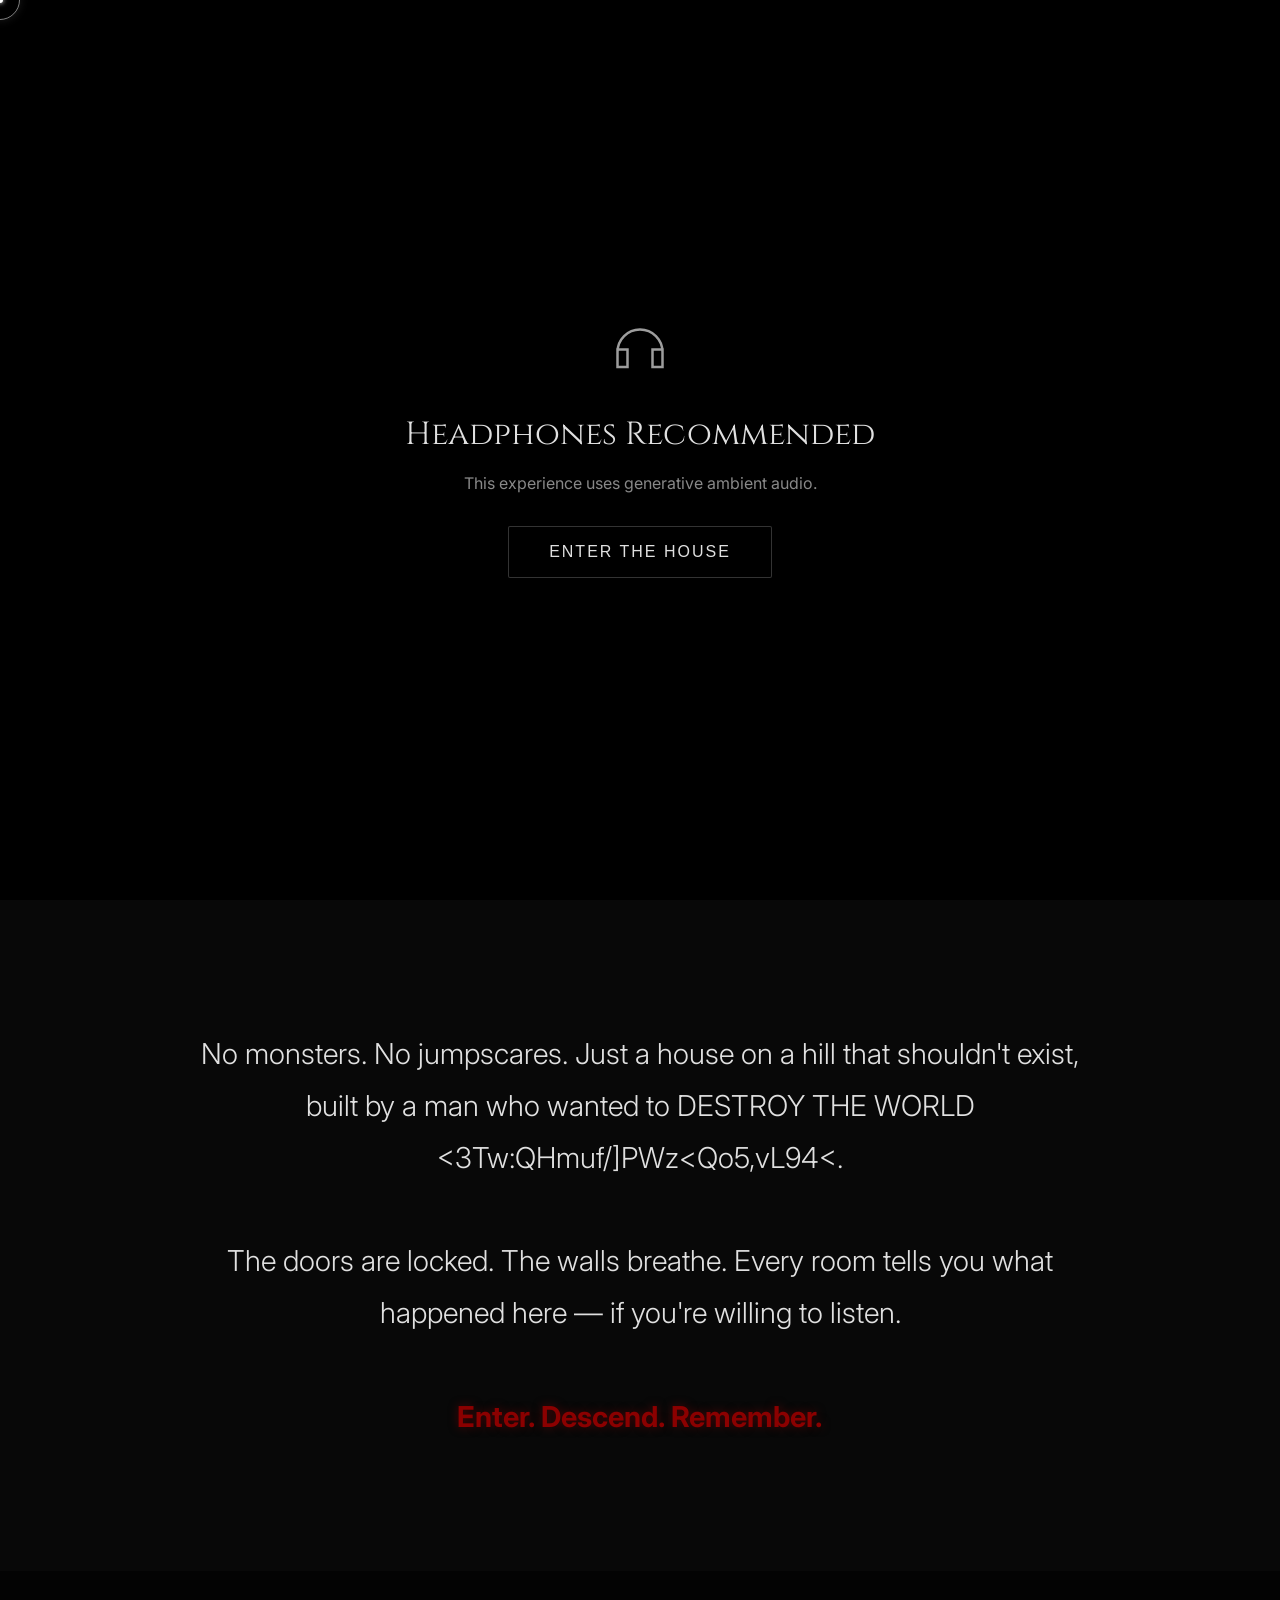
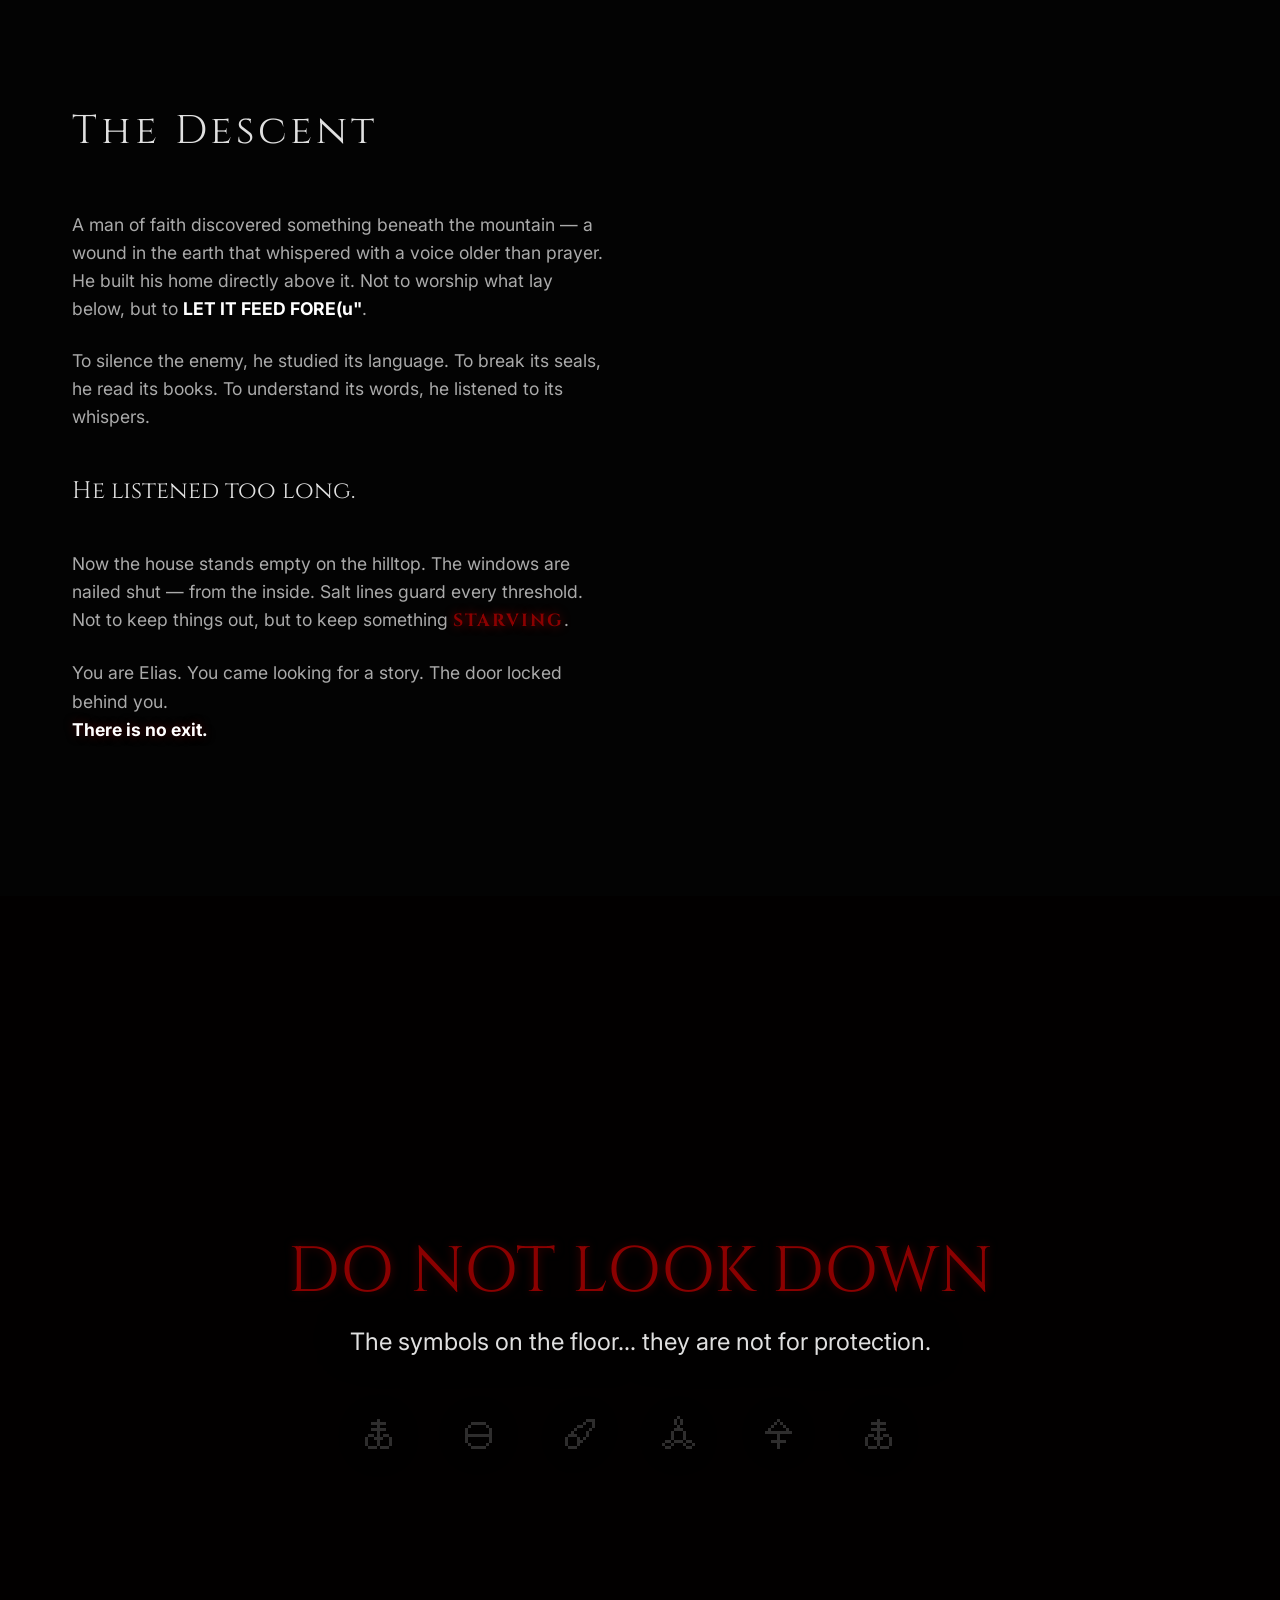
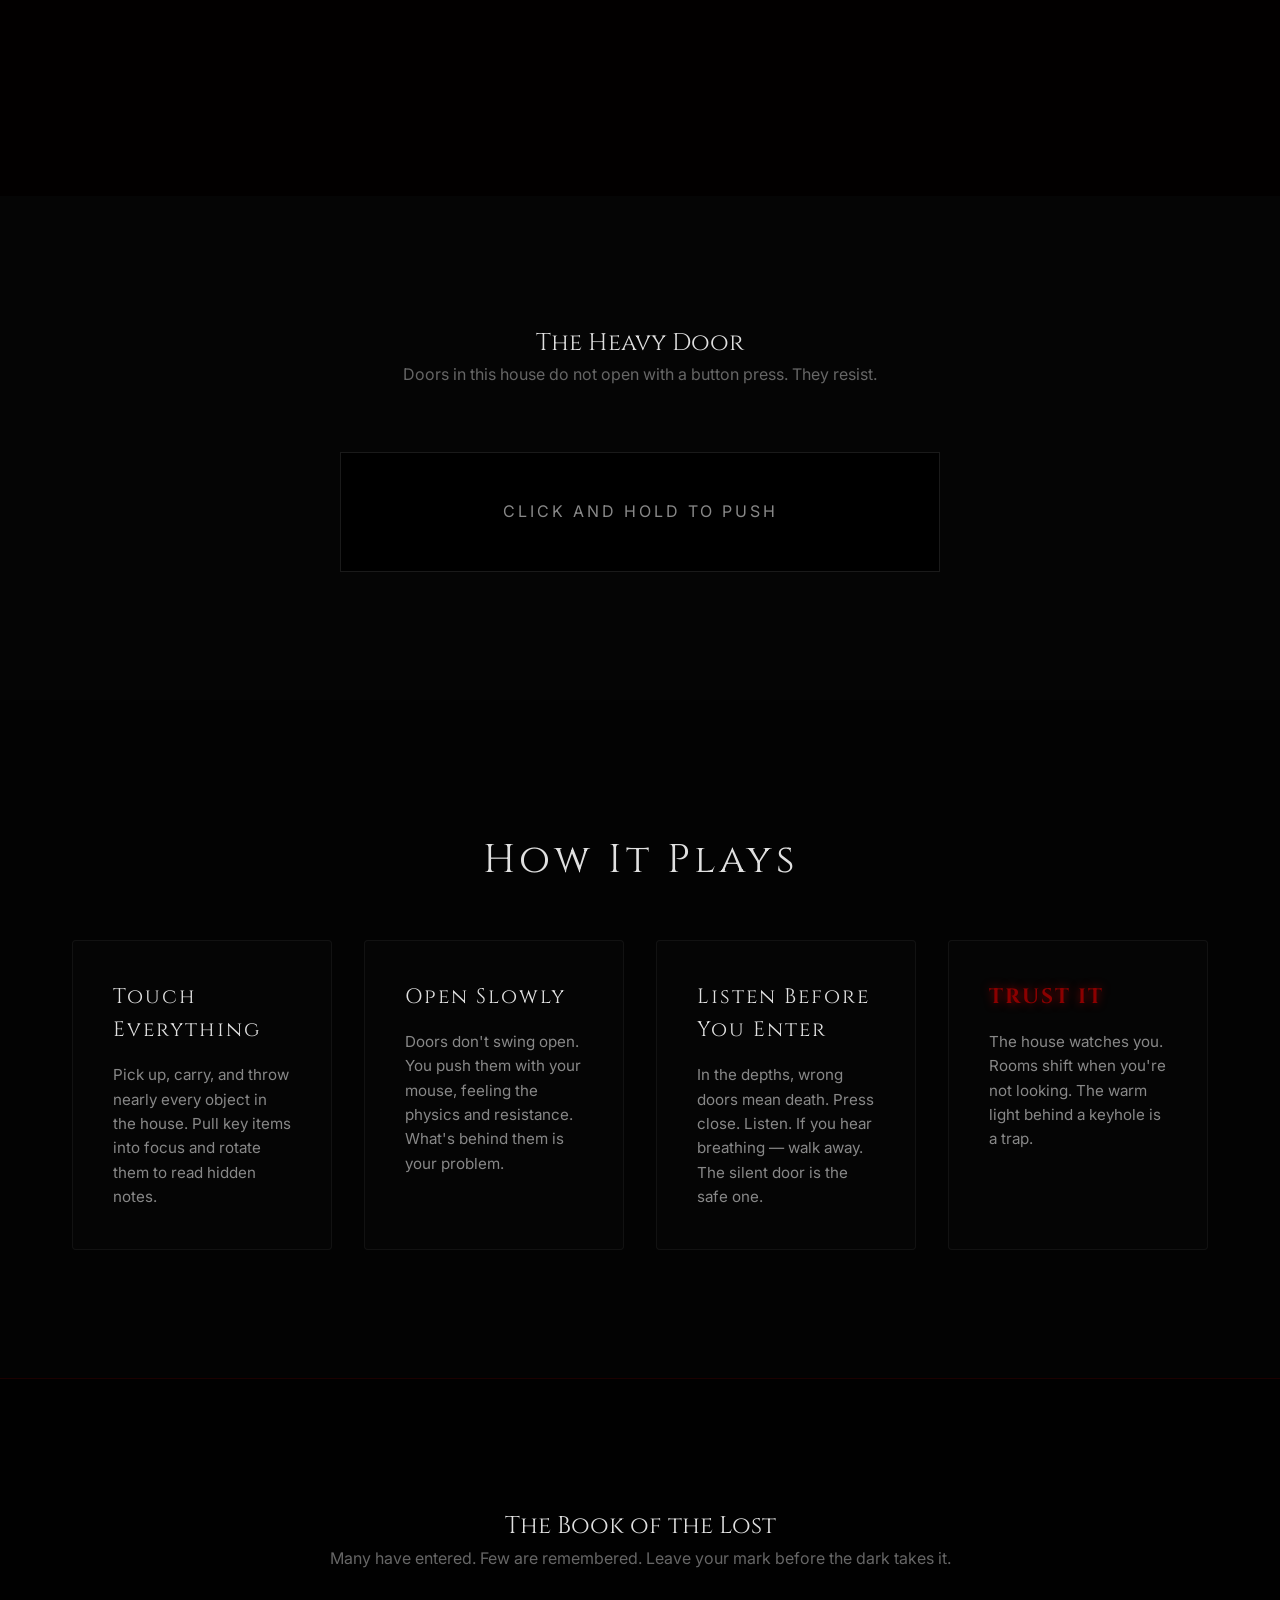
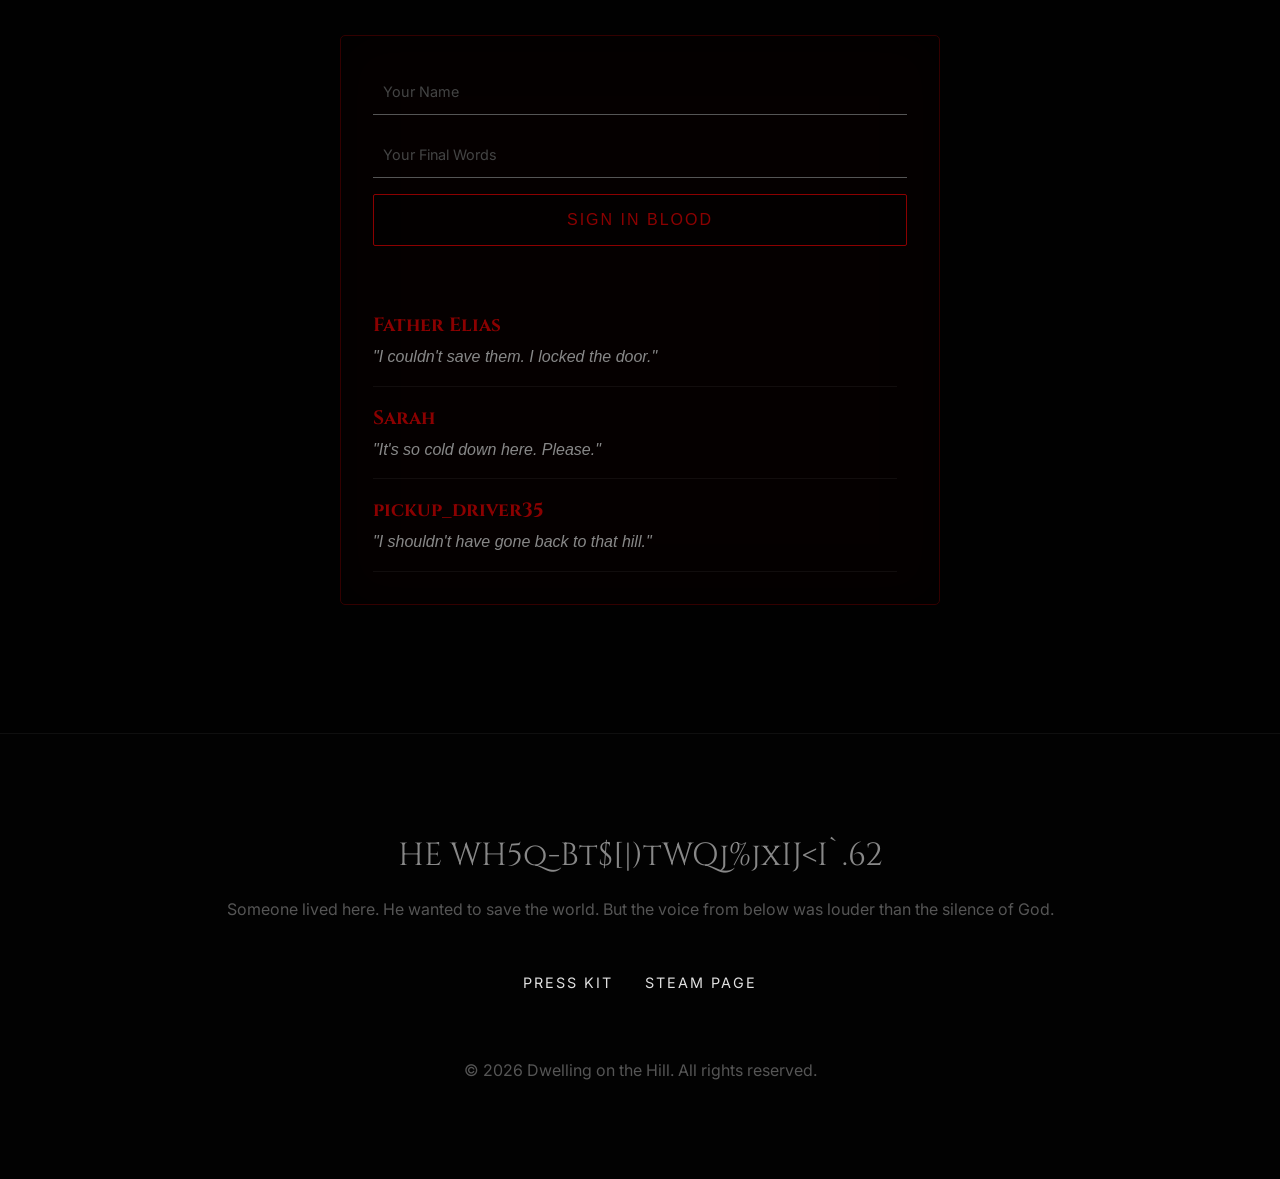
==== commit a5b28b9d: "Add files via upload" ====
--- a/index.html
+++ b/index.html
@@ -124,6 +124,26 @@
         </div>
     </section>
 
+    <!-- The Cursed Guestbook -->
+    <section class="guestbook-section" id="guestbook">
+        <div class="container center">
+            <h2 class="cinzel fade-up">The Book of the Lost</h2>
+            <p class="fade-up delay-1 interact-subtitle">Many have entered. Few are remembered. Leave your mark before the dark takes it.</p>
+            
+            <div class="guestbook-container fade-up delay-2">
+                <form id="signature-form" class="signature-form">
+                    <input type="text" id="sig-name" placeholder="Your Name" required maxlength="20">
+                    <input type="text" id="sig-message" placeholder="Your Final Words" required maxlength="60">
+                    <button type="submit" class="btn btn-ghost" style="border-color: var(--accent); color: var(--accent);">Sign in Blood</button>
+                </form>
+                
+                <div class="signatures-list" id="signatures-list">
+                    <!-- JavaScript will populate this -->
+                </div>
+            </div>
+        </div>
+    </section>
+
     <footer>
         <div class="container center">
             <h2 class="cinzel fade-up corruptible" data-alt="HE WHO FIGHTS GOD BECOMES GOD">"He who fights the dragon long enough becomes the dragon."</h2>
--- a/style.css
+++ b/style.css
@@ -290,3 +290,65 @@
     50.1% { transform: scaleY(1); transform-origin: bottom; opacity: 1;}
     100% { transform: scaleY(0); transform-origin: bottom; opacity: 0;}
 }
+
+/* Guestbook Section */
+.guestbook-section { background: #010101; border-top: 1px solid rgba(139,0,0,0.2); }
+.guestbook-container { max-width: 600px; margin: 0 auto; background: rgba(10,0,0,0.5); padding: 2rem; border: 1px solid #300; border-radius: 5px; box-shadow: inset 0 0 50px rgba(0,0,0,0.8); }
+.signature-form { display: flex; flex-direction: column; gap: 1rem; margin-bottom: 3rem; }
+.signature-form input { 
+    background: transparent; border: none; border-bottom: 1px solid #555; 
+    color: #fff; padding: 10px; font-family: 'Cinzel', serif; font-size: 1.2rem;
+    outline: none; transition: border-color 0.3s;
+}
+.signature-form input:focus { border-bottom-color: var(--accent); }
+.signature-form input::placeholder { color: #444; font-family: 'Inter', sans-serif; font-size: 0.9rem; }
+.signatures-list { text-align: left; max-height: 300px; overflow-y: auto; padding-right: 10px; }
+.signature-entry { border-bottom: 1px solid rgba(255,255,255,0.05); padding: 1rem 0; animation: fadeIn 1s; }
+.signature-entry .sig-name { font-family: 'Cinzel', serif; color: var(--accent); font-size: 1.2rem; font-weight: bold; margin-bottom: 0.2rem;}
+.signature-entry .sig-msg { font-style: italic; color: #888; }
+.signatures-list::-webkit-scrollbar { width: 4px; }
+.signatures-list::-webkit-scrollbar-track { background: #000; }
+.signatures-list::-webkit-scrollbar-thumb { background: var(--accent); }
+
+/* --- Mobile Responsiveness --- */
+@media (max-width: 768px) {
+    /* General Layout */
+    .split-layout { grid-template-columns: 1fr; gap: 2rem; }
+    section { padding: 4rem 0; }
+    .section-title { font-size: 2rem; margin-bottom: 2rem; }
+    
+    /* Typography */
+    .title { letter-spacing: 10px; }
+    .tagline { font-size: 0.9rem; letter-spacing: 3px; }
+    .hook-text { font-size: 1.3rem; }
+    
+    /* Flashlight Mobile Adjustments */
+    .flashlight-content h2 { font-size: 2.5rem !important; }
+    .flashlight-content p { font-size: 1rem !important; padding: 0 1rem; }
+    .hidden-symbols { font-size: 2rem !important; letter-spacing: 10px !important; }
+    
+    /* UI Buttons */
+    .cta-container { flex-direction: column; gap: 1rem; padding: 0 2rem; }
+    .btn { padding: 1rem 1.5rem; font-size: 0.9rem; width: 100%; box-sizing: border-box; }
+    
+    /* Interactive Elements */
+    .door-container { height: 80px; max-width: 90%; }
+    .interact-subtitle { margin-bottom: 2rem; font-size: 0.9rem; padding: 0 1rem; }
+    .guestbook-container { padding: 1rem; max-width: 90%; }
+    .signature-form input { font-size: 1rem; }
+    
+    /* Fake Light Mode Toggle */
+    .theme-toggle { top: 10px; right: 10px; padding: 6px 12px; font-size: 0.8rem; }
+    
+    /* Footer */
+    footer { padding: 3rem 0 2rem; }
+    footer h2 { font-size: 1.3rem; padding: 0 1rem; }
+    .footer-links { flex-direction: column; gap: 1rem; margin-bottom: 2rem; }
+}
+
+/* Hide Custom Cursor & Enable Native Scroll on Mobile/Touch Devices */
+@media (pointer: coarse) {
+    #cursor-glow { display: none !important; }
+    * { cursor: auto !important; }
+    body, .hero, .flashlight-section, .door-container, .btn, .footer-links a { cursor: auto !important; }
+}
